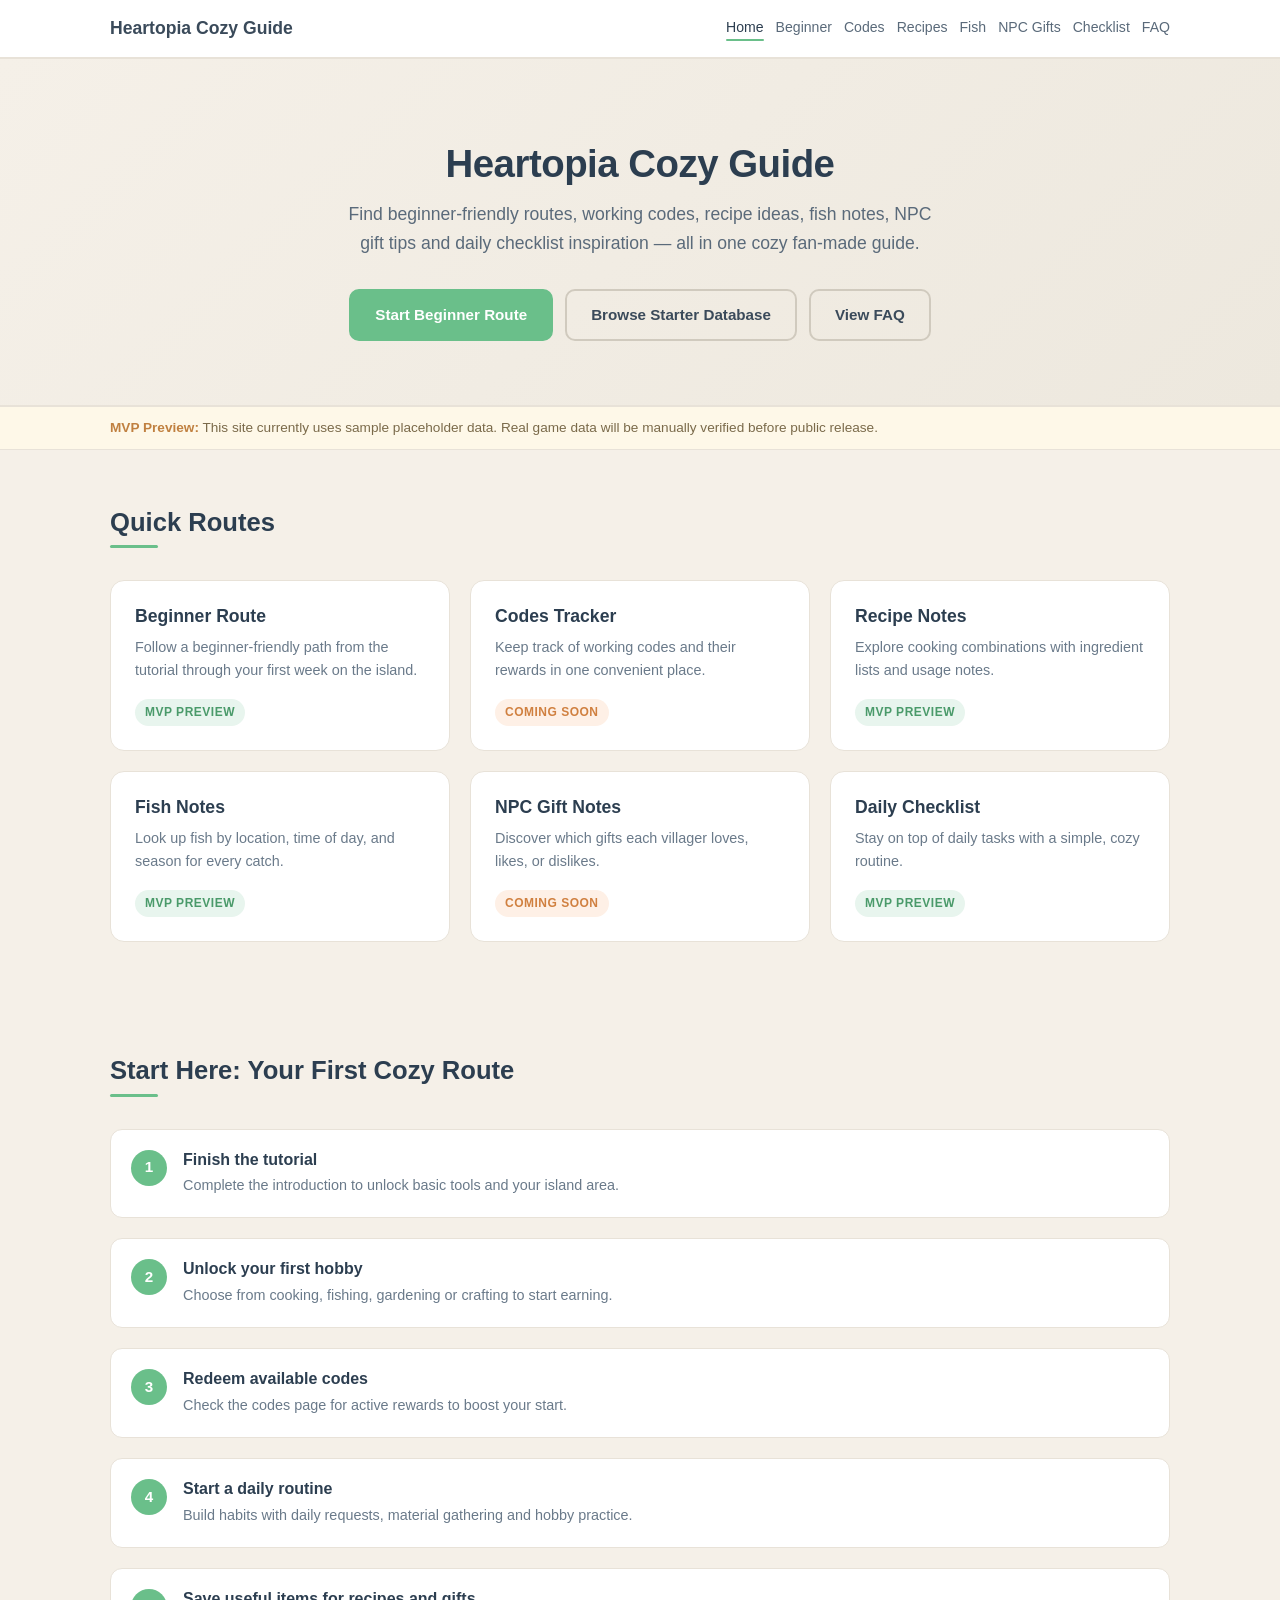
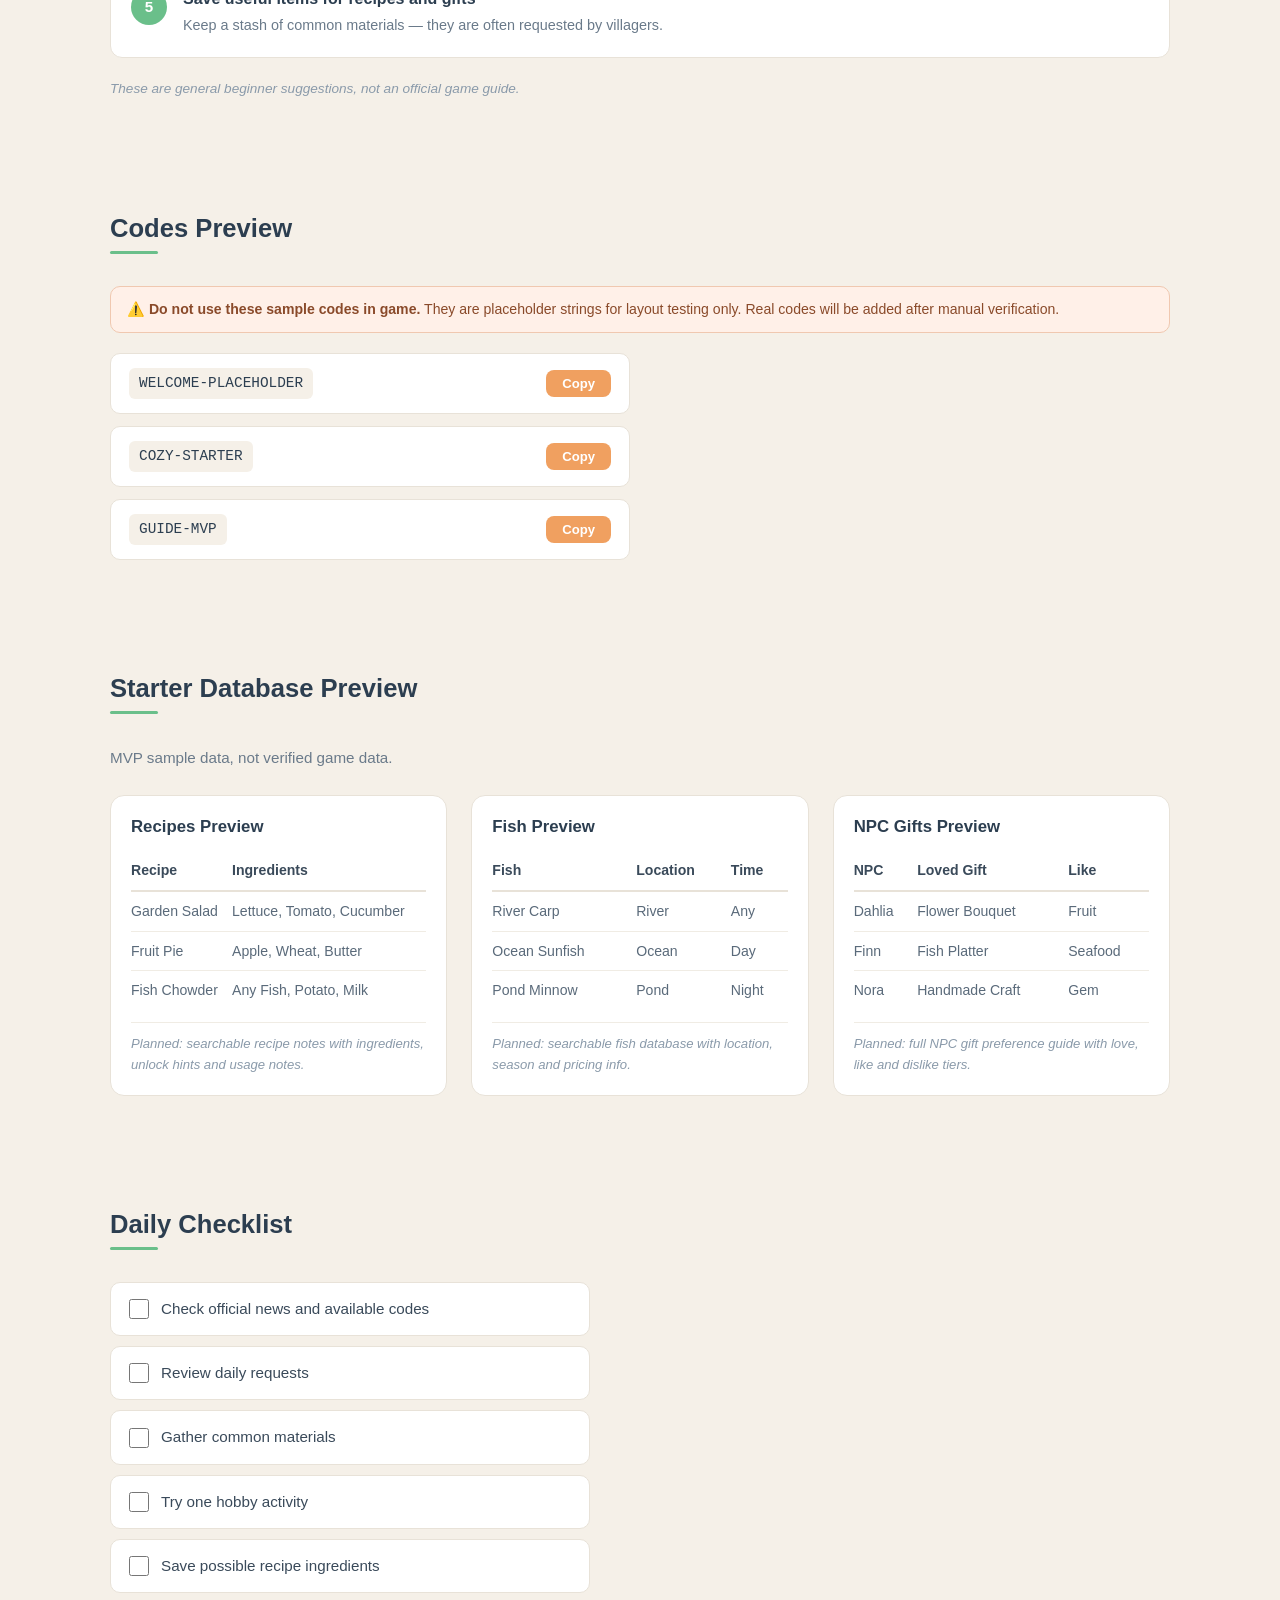
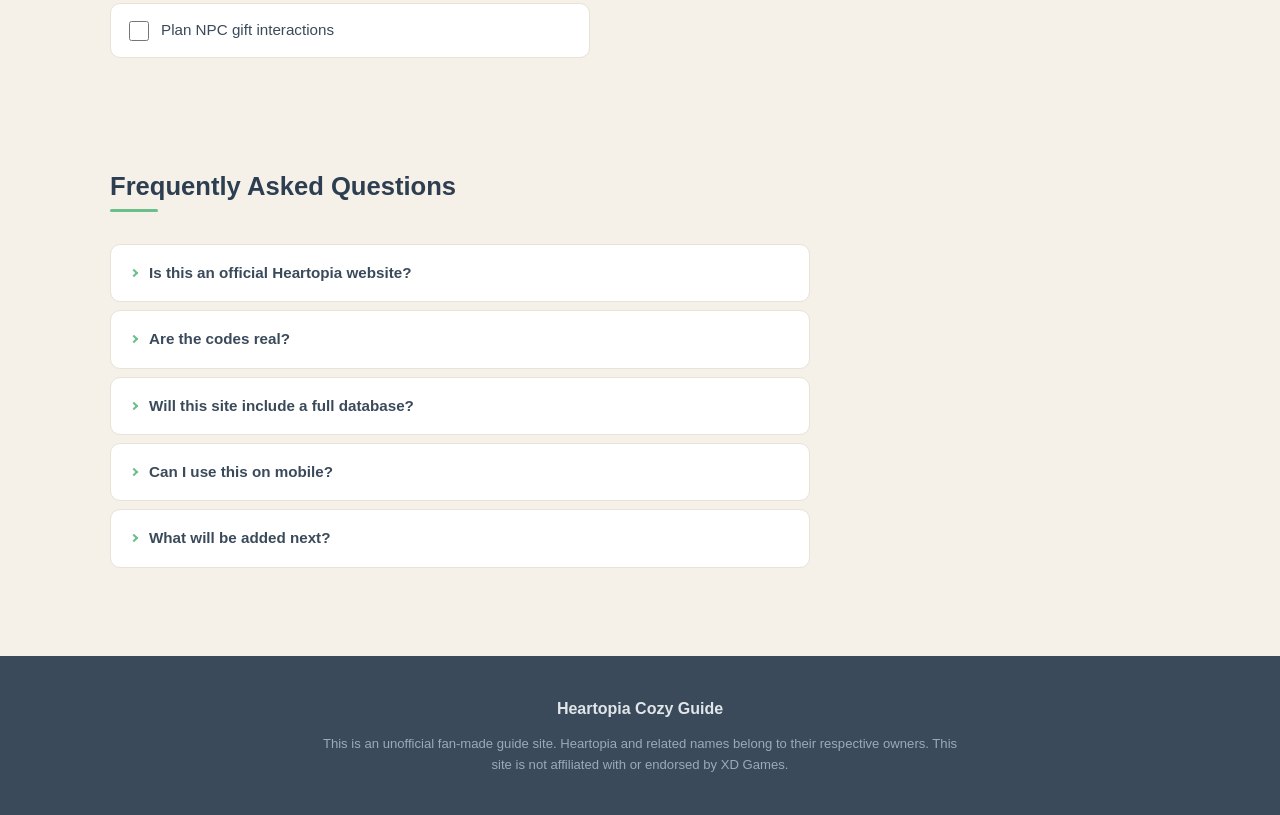
==== index.html @ 48060cfd "feat: add heartopia cozy guide static mvp" ====
<!DOCTYPE html>
<html lang="en">
<head>
  <meta charset="UTF-8">
  <meta name="viewport" content="width=device-width, initial-scale=1.0">
  <title>Heartopia Cozy Guide &mdash; Unofficial Fan Guide</title>
  <link rel="stylesheet" href="styles.css">
</head>
<body>

  <!-- ===== HEADER ===== -->
  <header class="site-header">
    <div class="container header-inner">
      <a href="index.html" class="logo">Heartopia Cozy Guide</a>
      <nav class="main-nav">
        <a href="index.html" class="nav-active">Home</a>
        <a href="beginner-guide.html">Beginner</a>
        <a href="codes.html">Codes</a>
        <a href="recipes.html">Recipes</a>
        <a href="fish.html">Fish</a>
        <a href="npc-gifts.html">NPC Gifts</a>
        <a href="checklist.html">Checklist</a>
        <a href="#">FAQ</a>
      </nav>
    </div>
  </header>

  <!-- ===== HERO ===== -->
  <section class="hero">
    <div class="container hero-content">
      <h1>Heartopia Cozy Guide</h1>
      <p class="hero-subtitle">Find beginner-friendly routes, working codes, recipe ideas, fish notes, NPC gift tips and daily checklist inspiration — all in one cozy fan-made guide.</p>
      <div class="hero-actions">
        <a href="#" class="btn btn-primary">Start Beginner Route</a>
        <a href="#" class="btn btn-secondary">Browse Starter Database</a>
        <a href="#" class="btn btn-secondary">View FAQ</a>
      </div>
    </div>
  </section>

  <!-- ===== MVP STATUS BANNER ===== -->
  <div class="mvp-banner">
    <div class="container">
      <p><strong>MVP Preview:</strong> This site currently uses sample placeholder data. Real game data will be manually verified before public release.</p>
    </div>
  </div>

  <!-- ===== QUICK ROUTE CARDS ===== -->
  <section class="section quick-cards">
    <div class="container">
      <h2 class="section-title">Quick Routes</h2>
      <div class="cards-grid">
        <div class="card">
          <h3>Beginner Route</h3>
          <p>Follow a beginner-friendly path from the tutorial through your first week on the island.</p>
          <span class="tag tag-preview">MVP Preview</span>
        </div>
        <div class="card">
          <h3>Codes Tracker</h3>
          <p>Keep track of working codes and their rewards in one convenient place.</p>
          <span class="tag tag-coming">Coming Soon</span>
        </div>
        <div class="card">
          <h3>Recipe Notes</h3>
          <p>Explore cooking combinations with ingredient lists and usage notes.</p>
          <span class="tag tag-preview">MVP Preview</span>
        </div>
        <div class="card">
          <h3>Fish Notes</h3>
          <p>Look up fish by location, time of day, and season for every catch.</p>
          <span class="tag tag-preview">MVP Preview</span>
        </div>
        <div class="card">
          <h3>NPC Gift Notes</h3>
          <p>Discover which gifts each villager loves, likes, or dislikes.</p>
          <span class="tag tag-coming">Coming Soon</span>
        </div>
        <div class="card">
          <h3>Daily Checklist</h3>
          <p>Stay on top of daily tasks with a simple, cozy routine.</p>
          <span class="tag tag-preview">MVP Preview</span>
        </div>
      </div>
    </div>
  </section>

  <!-- ===== BEGINNER ROUTE ===== -->
  <section class="section beginner-route">
    <div class="container">
      <h2 class="section-title">Start Here: Your First Cozy Route</h2>
      <div class="steps-list">
        <div class="step">
          <span class="step-num">1</span>
          <div class="step-body">
            <h3>Finish the tutorial</h3>
            <p>Complete the introduction to unlock basic tools and your island area.</p>
          </div>
        </div>
        <div class="step">
          <span class="step-num">2</span>
          <div class="step-body">
            <h3>Unlock your first hobby</h3>
            <p>Choose from cooking, fishing, gardening or crafting to start earning.</p>
          </div>
        </div>
        <div class="step">
          <span class="step-num">3</span>
          <div class="step-body">
            <h3>Redeem available codes</h3>
            <p>Check the codes page for active rewards to boost your start.</p>
          </div>
        </div>
        <div class="step">
          <span class="step-num">4</span>
          <div class="step-body">
            <h3>Start a daily routine</h3>
            <p>Build habits with daily requests, material gathering and hobby practice.</p>
          </div>
        </div>
        <div class="step">
          <span class="step-num">5</span>
          <div class="step-body">
            <h3>Save useful items for recipes and gifts</h3>
            <p>Keep a stash of common materials &mdash; they are often requested by villagers.</p>
          </div>
        </div>
      </div>
      <p class="footnote">These are general beginner suggestions, not an official game guide.</p>
    </div>
  </section>

  <!-- ===== CODES PREVIEW ===== -->
  <section class="section codes-preview">
    <div class="container">
      <h2 class="section-title">Codes Preview</h2>
      <div class="codes-warning">
        <strong>&#9888;&#65039; Do not use these sample codes in game.</strong> They are placeholder strings for layout testing only. Real codes will be added after manual verification.
      </div>
      <div class="codes-list">
        <div class="code-item">
          <code>WELCOME-PLACEHOLDER</code>
          <button class="btn-copy" data-code="WELCOME-PLACEHOLDER">Copy</button>
        </div>
        <div class="code-item">
          <code>COZY-STARTER</code>
          <button class="btn-copy" data-code="COZY-STARTER">Copy</button>
        </div>
        <div class="code-item">
          <code>GUIDE-MVP</code>
          <button class="btn-copy" data-code="GUIDE-MVP">Copy</button>
        </div>
      </div>
    </div>
  </section>

  <!-- ===== STARTER DATABASE PREVIEW ===== -->
  <section class="section db-preview">
    <div class="container">
      <h2 class="section-title">Starter Database Preview</h2>
      <p class="section-subtitle">MVP sample data, not verified game data.</p>
      <div class="db-grid">

        <!-- Recipes -->
        <div class="db-block">
          <h3>Recipes Preview</h3>
          <table>
            <thead>
              <tr><th>Recipe</th><th>Ingredients</th></tr>
            </thead>
            <tbody>
              <tr><td>Garden Salad</td><td>Lettuce, Tomato, Cucumber</td></tr>
              <tr><td>Fruit Pie</td><td>Apple, Wheat, Butter</td></tr>
              <tr><td>Fish Chowder</td><td>Any Fish, Potato, Milk</td></tr>
            </tbody>
          </table>
          <p class="db-note">Planned: searchable recipe notes with ingredients, unlock hints and usage notes.</p>
        </div>

        <!-- Fish -->
        <div class="db-block">
          <h3>Fish Preview</h3>
          <table>
            <thead>
              <tr><th>Fish</th><th>Location</th><th>Time</th></tr>
            </thead>
            <tbody>
              <tr><td>River Carp</td><td>River</td><td>Any</td></tr>
              <tr><td>Ocean Sunfish</td><td>Ocean</td><td>Day</td></tr>
              <tr><td>Pond Minnow</td><td>Pond</td><td>Night</td></tr>
            </tbody>
          </table>
          <p class="db-note">Planned: searchable fish database with location, season and pricing info.</p>
        </div>

        <!-- NPC Gifts -->
        <div class="db-block">
          <h3>NPC Gifts Preview</h3>
          <table>
            <thead>
              <tr><th>NPC</th><th>Loved Gift</th><th>Like</th></tr>
            </thead>
            <tbody>
              <tr><td>Dahlia</td><td>Flower Bouquet</td><td>Fruit</td></tr>
              <tr><td>Finn</td><td>Fish Platter</td><td>Seafood</td></tr>
              <tr><td>Nora</td><td>Handmade Craft</td><td>Gem</td></tr>
            </tbody>
          </table>
          <p class="db-note">Planned: full NPC gift preference guide with love, like and dislike tiers.</p>
        </div>

      </div>
    </div>
  </section>

  <!-- ===== DAILY CHECKLIST ===== -->
  <section class="section checklist">
    <div class="container">
      <h2 class="section-title">Daily Checklist</h2>
      <div class="checklist-items" id="daily-checklist">
        <label class="check-item">
          <input type="checkbox"> <span>Check official news and available codes</span>
        </label>
        <label class="check-item">
          <input type="checkbox"> <span>Review daily requests</span>
        </label>
        <label class="check-item">
          <input type="checkbox"> <span>Gather common materials</span>
        </label>
        <label class="check-item">
          <input type="checkbox"> <span>Try one hobby activity</span>
        </label>
        <label class="check-item">
          <input type="checkbox"> <span>Save possible recipe ingredients</span>
        </label>
        <label class="check-item">
          <input type="checkbox"> <span>Plan NPC gift interactions</span>
        </label>
      </div>
    </div>
  </section>

  <!-- ===== FAQ ===== -->
  <section class="section faq">
    <div class="container">
      <h2 class="section-title">Frequently Asked Questions</h2>
      <div class="faq-list">
        <details class="faq-item">
          <summary>Is this an official Heartopia website?</summary>
          <p>No. This is an unofficial fan-made guide site. We are not affiliated with XD Games or the Heartopia team.</p>
        </details>
        <details class="faq-item">
          <summary>Are the codes real?</summary>
          <p>Not yet. The codes shown on this MVP page are sample placeholders for layout testing only. Real working codes will be added to the Codes section once they have been manually verified. Do not attempt to use the placeholder strings in the game.</p>
        </details>
        <details class="faq-item">
          <summary>Will this site include a full database?</summary>
          <p>That is the goal. We plan to expand each database section with community-sourced, manually verified data for recipes, fish, NPC gifts and more. The current tables contain sample data to demonstrate the layout and are not accurate game information.</p>
        </details>
        <details class="faq-item">
          <summary>Can I use this on mobile?</summary>
          <p>Absolutely. The layout is designed to work on both desktop and mobile devices.</p>
        </details>
        <details class="faq-item">
          <summary>What will be added next?</summary>
          <p>Upcoming additions include expanded database tables, search and filter features, a full NPC gift tracker, and printable checklists.</p>
        </details>
      </div>
    </div>
  </section>

  <!-- ===== FOOTER ===== -->
  <footer class="site-footer">
    <div class="container footer-inner">
      <p class="footer-brand">Heartopia Cozy Guide</p>
      <p class="footer-disclaimer">This is an unofficial fan-made guide site. Heartopia and related names belong to their respective owners. This site is not affiliated with or endorsed by XD Games.</p>
    </div>
  </footer>

  <script src="script.js"></script>
</body>
</html>
---- styles.css ----
/* ============================================================
   Heartopia Cozy Guide — Styles
   Cozy notebook / warm island journal theme
   ============================================================ */

/* ---------- Reset & Base ---------- */
*, *::before, *::after {
  box-sizing: border-box;
  margin: 0;
  padding: 0;
}

html {
  scroll-behavior: smooth;
}

body {
  font-family: -apple-system, BlinkMacSystemFont, "Segoe UI", Roboto, "Helvetica Neue", Arial, sans-serif;
  background-color: #F5F0E8;
  color: #3A4A5A;
  line-height: 1.6;
}

.container {
  max-width: 1100px;
  margin: 0 auto;
  padding: 0 20px;
}

/* ---------- Typography ---------- */
h1, h2, h3 {
  font-weight: 600;
  line-height: 1.3;
}

a {
  color: #6ABF8A;
  text-decoration: none;
  transition: color 0.2s;
}

a:hover {
  color: #5AAB7A;
}

.section {
  padding: 56px 0;
}

.section-title {
  font-size: 1.6rem;
  margin-bottom: 24px;
  color: #2C3E50;
  position: relative;
  padding-bottom: 8px;
}

.section-title::after {
  content: '';
  display: block;
  width: 48px;
  height: 3px;
  background: #6ABF8A;
  border-radius: 2px;
  margin-top: 6px;
}

.section-subtitle {
  font-size: 0.95rem;
  color: #6A7A8A;
  margin-bottom: 24px;
}

.footnote {
  font-size: 0.85rem;
  color: #8A9AAA;
  margin-top: 20px;
  font-style: italic;
}

/* ---------- Header ---------- */
.site-header {
  background: #FFFFFF;
  border-bottom: 2px solid #E8E2D8;
  padding: 12px 0;
  position: sticky;
  top: 0;
  z-index: 100;
}

.header-inner {
  display: flex;
  align-items: center;
  justify-content: space-between;
  flex-wrap: wrap;
  gap: 10px;
}

.logo {
  font-size: 1.1rem;
  font-weight: 700;
  color: #3A4A5A;
  white-space: nowrap;
}

.logo:hover {
  color: #6ABF8A;
}

.main-nav {
  display: flex;
  flex-wrap: wrap;
  gap: 6px 12px;
}

.main-nav a {
  font-size: 0.88rem;
  font-weight: 500;
  color: #5A6A7A;
  padding: 4px 0;
  position: relative;
}

.main-nav a::after {
  content: '';
  display: block;
  width: 0;
  height: 2px;
  background: #F0A060;
  transition: width 0.25s;
  border-radius: 1px;
}

.main-nav a:hover::after {
  width: 100%;
}

.main-nav a.nav-active {
  color: #2C3E50;
}

.main-nav a.nav-active::after {
  width: 100%;
  background: #6ABF8A;
}

/* ---------- Hero ---------- */
.hero {
  background: linear-gradient(135deg, #F5F0E8 0%, #EDE8DE 100%);
  padding: 80px 0 64px;
  text-align: center;
  border-bottom: 2px solid #E8E2D8;
}

.hero h1 {
  font-size: 2.4rem;
  color: #2C3E50;
  margin-bottom: 12px;
  letter-spacing: -0.5px;
}

.hero-subtitle {
  font-size: 1.1rem;
  color: #5A6A7A;
  max-width: 600px;
  margin: 0 auto 32px;
}

.hero-actions {
  display: flex;
  flex-wrap: wrap;
  gap: 12px;
  justify-content: center;
}

/* ---------- Buttons ---------- */
.btn {
  display: inline-block;
  padding: 12px 24px;
  border-radius: 10px;
  font-size: 0.95rem;
  font-weight: 600;
  cursor: pointer;
  transition: all 0.25s;
  border: 2px solid transparent;
}

.btn-primary {
  background: #6ABF8A;
  color: #FFFFFF;
  border-color: #6ABF8A;
}

.btn-primary:hover {
  background: #5AAB7A;
  border-color: #5AAB7A;
  color: #FFFFFF;
  transform: translateY(-1px);
  box-shadow: 0 4px 12px rgba(106, 191, 138, 0.3);
}

.btn-secondary {
  background: transparent;
  color: #3A4A5A;
  border-color: #D0CABE;
}

.btn-secondary:hover {
  background: #FFFFFF;
  border-color: #F0A060;
  color: #2C3E50;
  transform: translateY(-1px);
}

/* ---------- MVP Banner ---------- */
.mvp-banner {
  background: #FEF8E8;
  border-bottom: 1px solid #E8E2D8;
  padding: 10px 0;
  font-size: 0.85rem;
  color: #7A6A4A;
}

.mvp-banner strong {
  color: #C08040;
}

/* ---------- Quick Cards ---------- */
.cards-grid {
  display: grid;
  grid-template-columns: repeat(auto-fill, minmax(280px, 1fr));
  gap: 20px;
}

.card {
  background: #FFFFFF;
  border: 1px solid #E8E2D8;
  border-radius: 14px;
  padding: 24px;
  transition: transform 0.2s, box-shadow 0.2s;
}

.card:hover {
  transform: translateY(-3px);
  box-shadow: 0 8px 24px rgba(0, 0, 0, 0.06);
}

.card h3 {
  font-size: 1.1rem;
  color: #2C3E50;
  margin-bottom: 8px;
}

.card p {
  font-size: 0.9rem;
  color: #6A7A8A;
  margin-bottom: 16px;
}

.tag {
  display: inline-block;
  font-size: 0.75rem;
  font-weight: 600;
  padding: 4px 10px;
  border-radius: 20px;
  text-transform: uppercase;
  letter-spacing: 0.5px;
}

.tag-preview {
  background: #E8F5EE;
  color: #4A9A6A;
}

.tag-coming {
  background: #FEF0E6;
  color: #D08040;
}

/* ---------- Beginner Route Steps ---------- */
.steps-list {
  display: flex;
  flex-direction: column;
  gap: 20px;
}

.step {
  display: flex;
  gap: 16px;
  align-items: flex-start;
  background: #FFFFFF;
  border: 1px solid #E8E2D8;
  border-radius: 12px;
  padding: 20px;
}

.step-num {
  flex-shrink: 0;
  width: 36px;
  height: 36px;
  border-radius: 50%;
  background: #6ABF8A;
  color: #FFFFFF;
  display: flex;
  align-items: center;
  justify-content: center;
  font-weight: 700;
  font-size: 0.95rem;
}

.step-body h3 {
  font-size: 1rem;
  color: #2C3E50;
  margin-bottom: 4px;
}

.step-body p {
  font-size: 0.9rem;
  color: #6A7A8A;
}

/* ---------- Codes Preview ---------- */
.codes-warning {
  background: #FFF0E8;
  border: 1px solid #F0C8B0;
  border-radius: 10px;
  padding: 12px 16px;
  margin-bottom: 20px;
  font-size: 0.88rem;
  color: #8A4A2A;
  line-height: 1.5;
}

.codes-list {
  display: flex;
  flex-direction: column;
  gap: 12px;
  max-width: 520px;
}

.code-item {
  display: flex;
  align-items: center;
  justify-content: space-between;
  background: #FFFFFF;
  border: 1px solid #E8E2D8;
  border-radius: 10px;
  padding: 14px 18px;
}

.code-item code {
  font-family: "SF Mono", "Fira Code", "Consolas", monospace;
  font-size: 0.9rem;
  color: #2C3E50;
  background: #F5F0E8;
  padding: 4px 10px;
  border-radius: 6px;
  word-break: break-all;
}

.btn-copy {
  flex-shrink: 0;
  padding: 6px 16px;
  font-size: 0.82rem;
  font-weight: 600;
  background: #F0A060;
  color: #FFFFFF;
  border: none;
  border-radius: 8px;
  cursor: pointer;
  transition: background 0.2s;
}

.btn-copy:hover {
  background: #E08A40;
}

.btn-copy:active {
  transform: scale(0.96);
}

.btn-copy.copied {
  background: #6ABF8A;
}

/* ---------- Database Preview ---------- */
.db-grid {
  display: grid;
  grid-template-columns: repeat(auto-fill, minmax(280px, 1fr));
  gap: 24px;
}

.db-block {
  background: #FFFFFF;
  border: 1px solid #E8E2D8;
  border-radius: 14px;
  padding: 20px;
}

.db-block h3 {
  font-size: 1.05rem;
  color: #2C3E50;
  margin-bottom: 14px;
}

.db-block table {
  width: 100%;
  border-collapse: collapse;
  font-size: 0.88rem;
}

.db-block th {
  text-align: left;
  font-weight: 600;
  color: #3A4A5A;
  padding: 8px 6px 8px 0;
  border-bottom: 2px solid #E8E2D8;
}

.db-block td {
  padding: 8px 6px 8px 0;
  border-bottom: 1px solid #F0ECE4;
  color: #5A6A7A;
}

.db-block tr:last-child td {
  border-bottom: none;
}

.db-note {
  font-size: 0.82rem;
  color: #8A9AAA;
  margin-top: 12px;
  padding-top: 10px;
  border-top: 1px solid #F0ECE4;
  font-style: italic;
}

/* ---------- Checklist ---------- */
.checklist-items {
  display: flex;
  flex-direction: column;
  gap: 10px;
  max-width: 480px;
}

.check-item {
  display: flex;
  align-items: center;
  gap: 12px;
  background: #FFFFFF;
  border: 1px solid #E8E2D8;
  border-radius: 10px;
  padding: 14px 18px;
  font-size: 0.95rem;
  color: #3A4A5A;
  cursor: pointer;
  transition: background 0.2s;
}

.check-item:hover {
  background: #FAF8F4;
}

.check-item input[type="checkbox"] {
  width: 20px;
  height: 20px;
  accent-color: #6ABF8A;
  cursor: pointer;
  border-radius: 4px;
  flex-shrink: 0;
}

.check-item input[type="checkbox"]:checked + span {
  color: #8A9AAA;
  text-decoration: line-through;
}

/* ---------- Beginner Guide: Mistakes ---------- */
.mistakes-list {
  display: flex;
  flex-direction: column;
  gap: 16px;
}

.mistake-item {
  background: #FFFFFF;
  border: 1px solid #E8E2D8;
  border-radius: 12px;
  padding: 20px;
  border-left: 4px solid #F0A060;
}

.mistake-item h3 {
  font-size: 1rem;
  color: #2C3E50;
  margin-bottom: 6px;
}

.mistake-consequence {
  font-size: 0.9rem;
  color: #6A7A8A;
  line-height: 1.6;
}

/* ---------- Beginner Guide: Priority Cards ---------- */
.card-priority {
  border-top: 4px solid #6ABF8A;
}

/* ---------- Beginner Guide: Future List ---------- */
.future-list {
  display: flex;
  flex-direction: column;
  gap: 12px;
}

.future-item {
  display: flex;
  gap: 14px;
  align-items: flex-start;
  background: #FFFFFF;
  border: 1px solid #E8E2D8;
  border-radius: 12px;
  padding: 18px 20px;
}

.future-icon {
  flex-shrink: 0;
  width: 24px;
  height: 24px;
  border-radius: 50%;
  background: #6ABF8A;
  margin-top: 2px;
  position: relative;
}

.future-icon::after {
  content: '';
  position: absolute;
  left: 8px;
  top: 5px;
  width: 6px;
  height: 10px;
  border: solid #FFFFFF;
  border-width: 0 2px 2px 0;
  transform: rotate(45deg);
}

.future-item h3 {
  font-size: 0.95rem;
  color: #2C3E50;
  margin-bottom: 4px;
}

.future-item p {
  font-size: 0.88rem;
  color: #6A7A8A;
}

/* ---------- FAQ ---------- */
.faq-list {
  display: flex;
  flex-direction: column;
  gap: 8px;
  max-width: 700px;
}

.faq-item {
  background: #FFFFFF;
  border: 1px solid #E8E2D8;
  border-radius: 10px;
  overflow: hidden;
}

.faq-item summary {
  padding: 16px 20px;
  font-weight: 600;
  font-size: 0.95rem;
  color: #3A4A5A;
  cursor: pointer;
  list-style: none;
  display: flex;
  align-items: center;
  transition: color 0.2s;
}

.faq-item summary::-webkit-details-marker {
  display: none;
}

.faq-item summary::before {
  content: '';
  display: inline-block;
  width: 6px;
  height: 6px;
  border-right: 2px solid #6ABF8A;
  border-bottom: 2px solid #6ABF8A;
  transform: rotate(-45deg);
  margin-right: 12px;
  transition: transform 0.25s;
  flex-shrink: 0;
}

.faq-item[open] summary::before {
  transform: rotate(45deg);
}

.faq-item summary:hover {
  color: #2C3E50;
}

.faq-item p {
  padding: 0 20px 16px 38px;
  font-size: 0.9rem;
  color: #6A7A8A;
  line-height: 1.6;
}

/* ---------- Recipes: Status Cards ---------- */
.status-card {
  border-top: 4px solid #F0A060;
}

/* ---------- Recipes: Search Box ---------- */
.search-box {
  margin-bottom: 20px;
}

.search-box input {
  width: 100%;
  max-width: 400px;
  padding: 10px 16px;
  font-size: 0.95rem;
  font-family: inherit;
  border: 2px solid #D0CABE;
  border-radius: 10px;
  background: #FFFFFF;
  color: #3A4A5A;
  outline: none;
  transition: border-color 0.2s;
}

.search-box input:focus {
  border-color: #6ABF8A;
}

.search-box input::placeholder {
  color: #AAB5C0;
}

/* ---------- Recipes: Table ---------- */
.table-wrap {
  overflow-x: auto;
}

.recipe-table,
.data-table {
  width: 100%;
  border-collapse: collapse;
  font-size: 0.88rem;
  background: #FFFFFF;
  border: 1px solid #E8E2D8;
  border-radius: 14px;
  overflow: hidden;
}

.recipe-table th,
.data-table th {
  text-align: left;
  font-weight: 600;
  color: #FFFFFF;
  background: #6ABF8A;
  padding: 12px 14px;
  white-space: nowrap;
}

.recipe-table td,
.data-table td {
  padding: 11px 14px;
  border-bottom: 1px solid #F0ECE4;
  color: #5A6A7A;
}

.recipe-table tbody tr:last-child td,
.data-table tbody tr:last-child td {
  border-bottom: none;
}

.recipe-table tbody tr:hover,
.data-table tbody tr:hover {
  background: #F8FCFA;
}

.status-placeholder {
  display: inline-block;
  font-size: 0.78rem;
  font-weight: 600;
  padding: 3px 10px;
  border-radius: 20px;
  background: #FEF0E6;
  color: #D08040;
  text-transform: uppercase;
  letter-spacing: 0.5px;
}

.search-no-result {
  font-size: 0.9rem;
  color: #8A9AAA;
  padding: 20px 0 0;
  font-style: italic;
}

/* ---------- Recipes: Data Policy ---------- */
.data-policy {
  display: grid;
  grid-template-columns: repeat(auto-fill, minmax(280px, 1fr));
  gap: 16px;
}

.policy-item {
  background: #FFFFFF;
  border: 1px solid #E8E2D8;
  border-radius: 12px;
  padding: 20px;
}

.policy-item h3 {
  font-size: 0.95rem;
  color: #2C3E50;
  margin-bottom: 8px;
}

.policy-item p {
  font-size: 0.88rem;
  color: #6A7A8A;
  line-height: 1.6;
}

/* ---------- Codes: Empty State ---------- */
.empty-state {
  background: #FFFFFF;
  border: 2px dashed #D0CABE;
  border-radius: 14px;
  padding: 48px 24px;
  text-align: center;
}

.empty-state-title {
  font-size: 1.2rem;
  font-weight: 700;
  color: #3A4A5A;
  margin-bottom: 12px;
}

.empty-state-desc {
  font-size: 0.9rem;
  color: #6A7A8A;
  line-height: 1.6;
  max-width: 520px;
  margin: 0 auto;
}

/* ---------- Codes: Code Status Cards ---------- */
.code-status-grid {
  grid-template-columns: repeat(auto-fill, minmax(220px, 1fr));
}

.code-status {
  border-top: 4px solid #F0A060;
  text-align: center;
}

.code-status h3 {
  color: #2C3E50;
  margin-bottom: 8px;
}

.code-status p {
  font-size: 0.88rem;
  margin-bottom: 0;
}

/* ---------- Codes: Table Empty Row ---------- */
.data-table td.empty-row {
  text-align: center;
  font-style: italic;
  color: #8A9AAA;
  padding: 24px 14px;
}

/* ---------- Checklist: Groups ---------- */
.checklist-groups {
  display: grid;
  grid-template-columns: repeat(auto-fill, minmax(300px, 1fr));
  gap: 20px;
}

.checklist-card {
  background: #FFFFFF;
  border: 1px solid #E8E2D8;
  border-radius: 14px;
  padding: 20px;
}

.checklist-group-title {
  font-size: 1rem;
  color: #2C3E50;
  margin-bottom: 14px;
  padding-bottom: 8px;
  border-bottom: 2px solid #6ABF8A;
}

.checklist-group {
  display: flex;
  flex-direction: column;
  gap: 8px;
}

.checklist-item {
  font-size: 0.88rem;
  padding: 10px 14px;
  cursor: pointer;
}

/* ---------- Checklist: Progress Placeholder ---------- */
.progress-placeholder {
  background: #FFFFFF;
  border: 2px dashed #D0CABE;
  border-radius: 14px;
  padding: 36px 24px;
  text-align: center;
}

.progress-placeholder-title {
  font-size: 1rem;
  font-weight: 700;
  color: #3A4A5A;
  margin-bottom: 10px;
}

.progress-placeholder-desc {
  font-size: 0.9rem;
  color: #6A7A8A;
  line-height: 1.6;
  max-width: 480px;
  margin: 0 auto;
}

/* ---------- Footer ---------- */
.site-footer {
  background: #3A4A5A;
  color: #C0C8D0;
  padding: 40px 0;
  margin-top: 32px;
}

.footer-inner {
  text-align: center;
}

.footer-brand {
  font-size: 1rem;
  font-weight: 700;
  color: #E0E6EA;
  margin-bottom: 12px;
}

.footer-disclaimer {
  font-size: 0.82rem;
  line-height: 1.6;
  max-width: 650px;
  margin: 0 auto;
  color: #9AAABA;
}

/* ---------- Responsive ---------- */
@media (max-width: 640px) {
  .hero {
    padding: 48px 0 40px;
  }

  .hero h1 {
    font-size: 1.6rem;
  }

  .hero-subtitle {
    font-size: 0.95rem;
  }

  .hero-actions {
    flex-direction: column;
    align-items: center;
  }

  .btn {
    width: 100%;
    max-width: 320px;
    text-align: center;
  }

  .section {
    padding: 36px 0;
  }

  .section-title {
    font-size: 1.3rem;
  }

  .cards-grid {
    grid-template-columns: 1fr;
  }

  .db-grid {
    grid-template-columns: 1fr;
  }

  .header-inner {
    flex-direction: column;
    align-items: flex-start;
  }
}

@media (min-width: 641px) and (max-width: 900px) {
  .cards-grid {
    grid-template-columns: repeat(2, 1fr);
  }

  .db-grid {
    grid-template-columns: repeat(2, 1fr);
  }
}
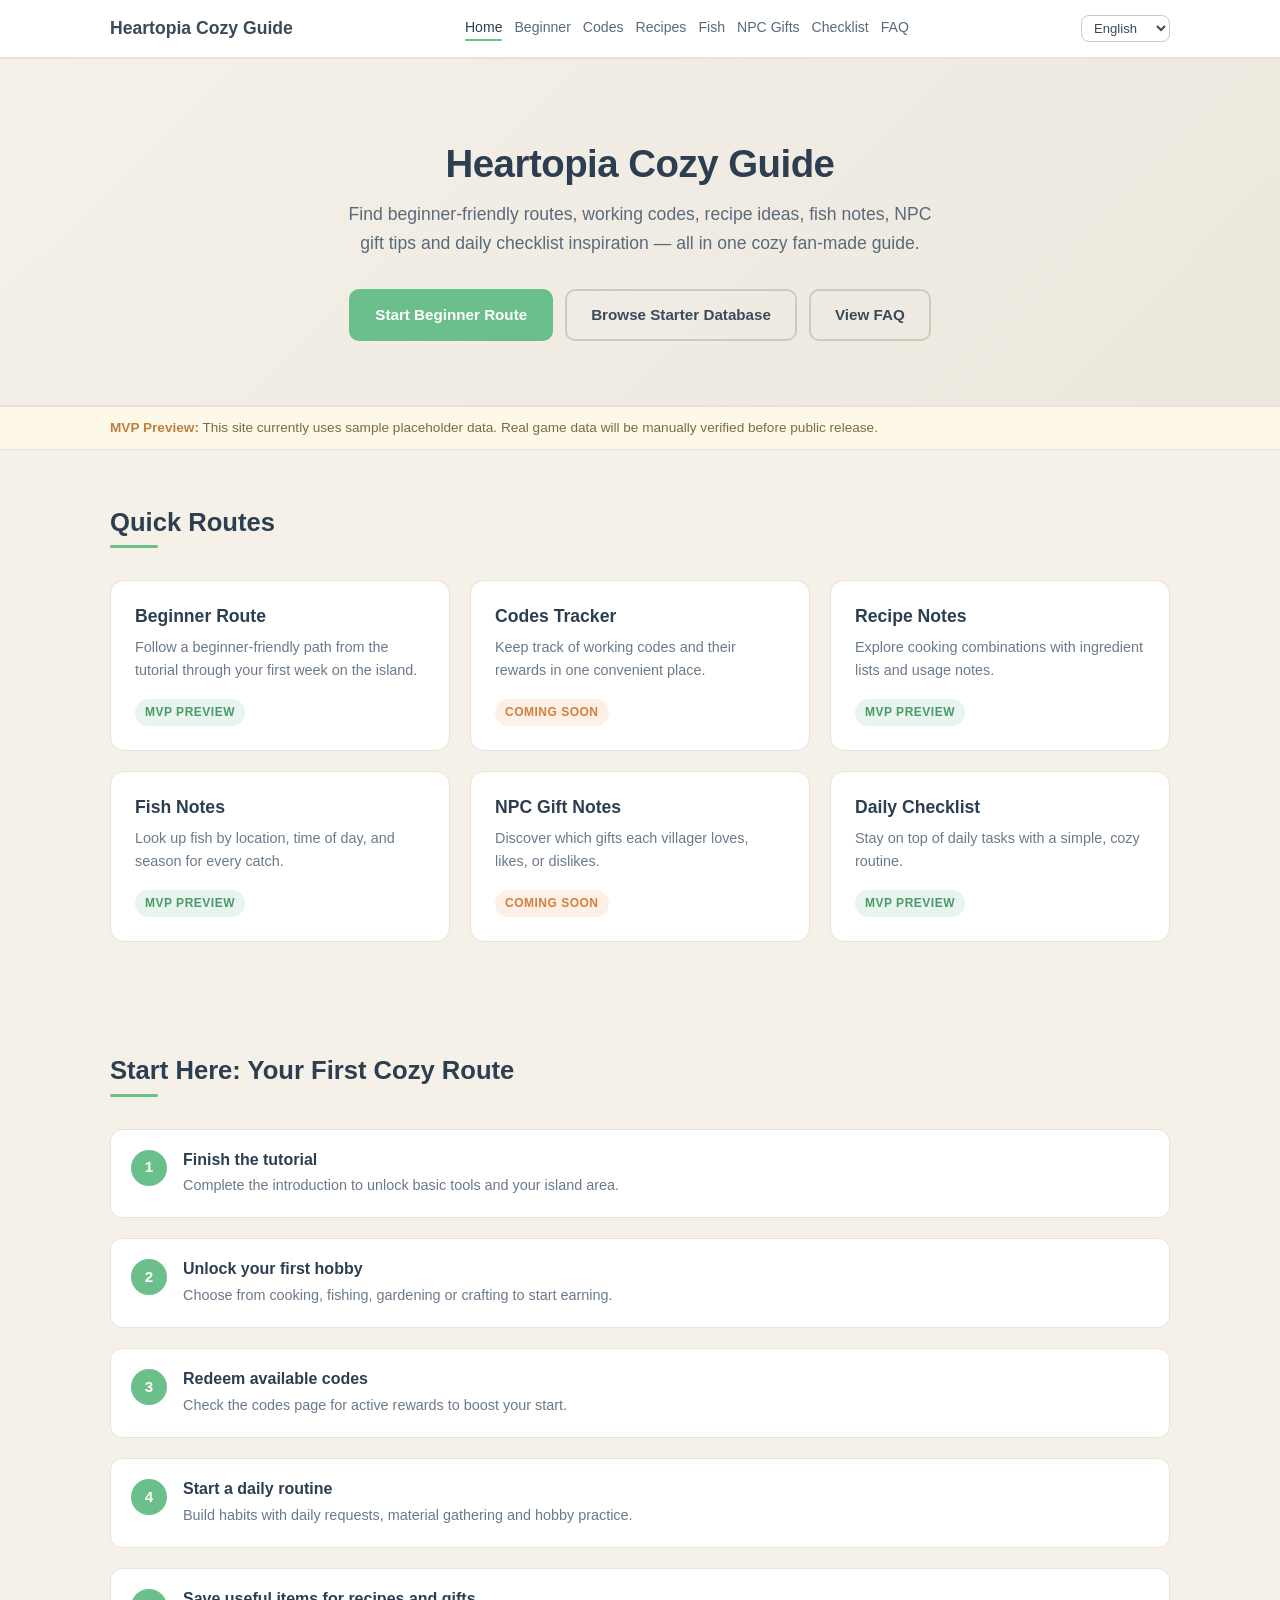
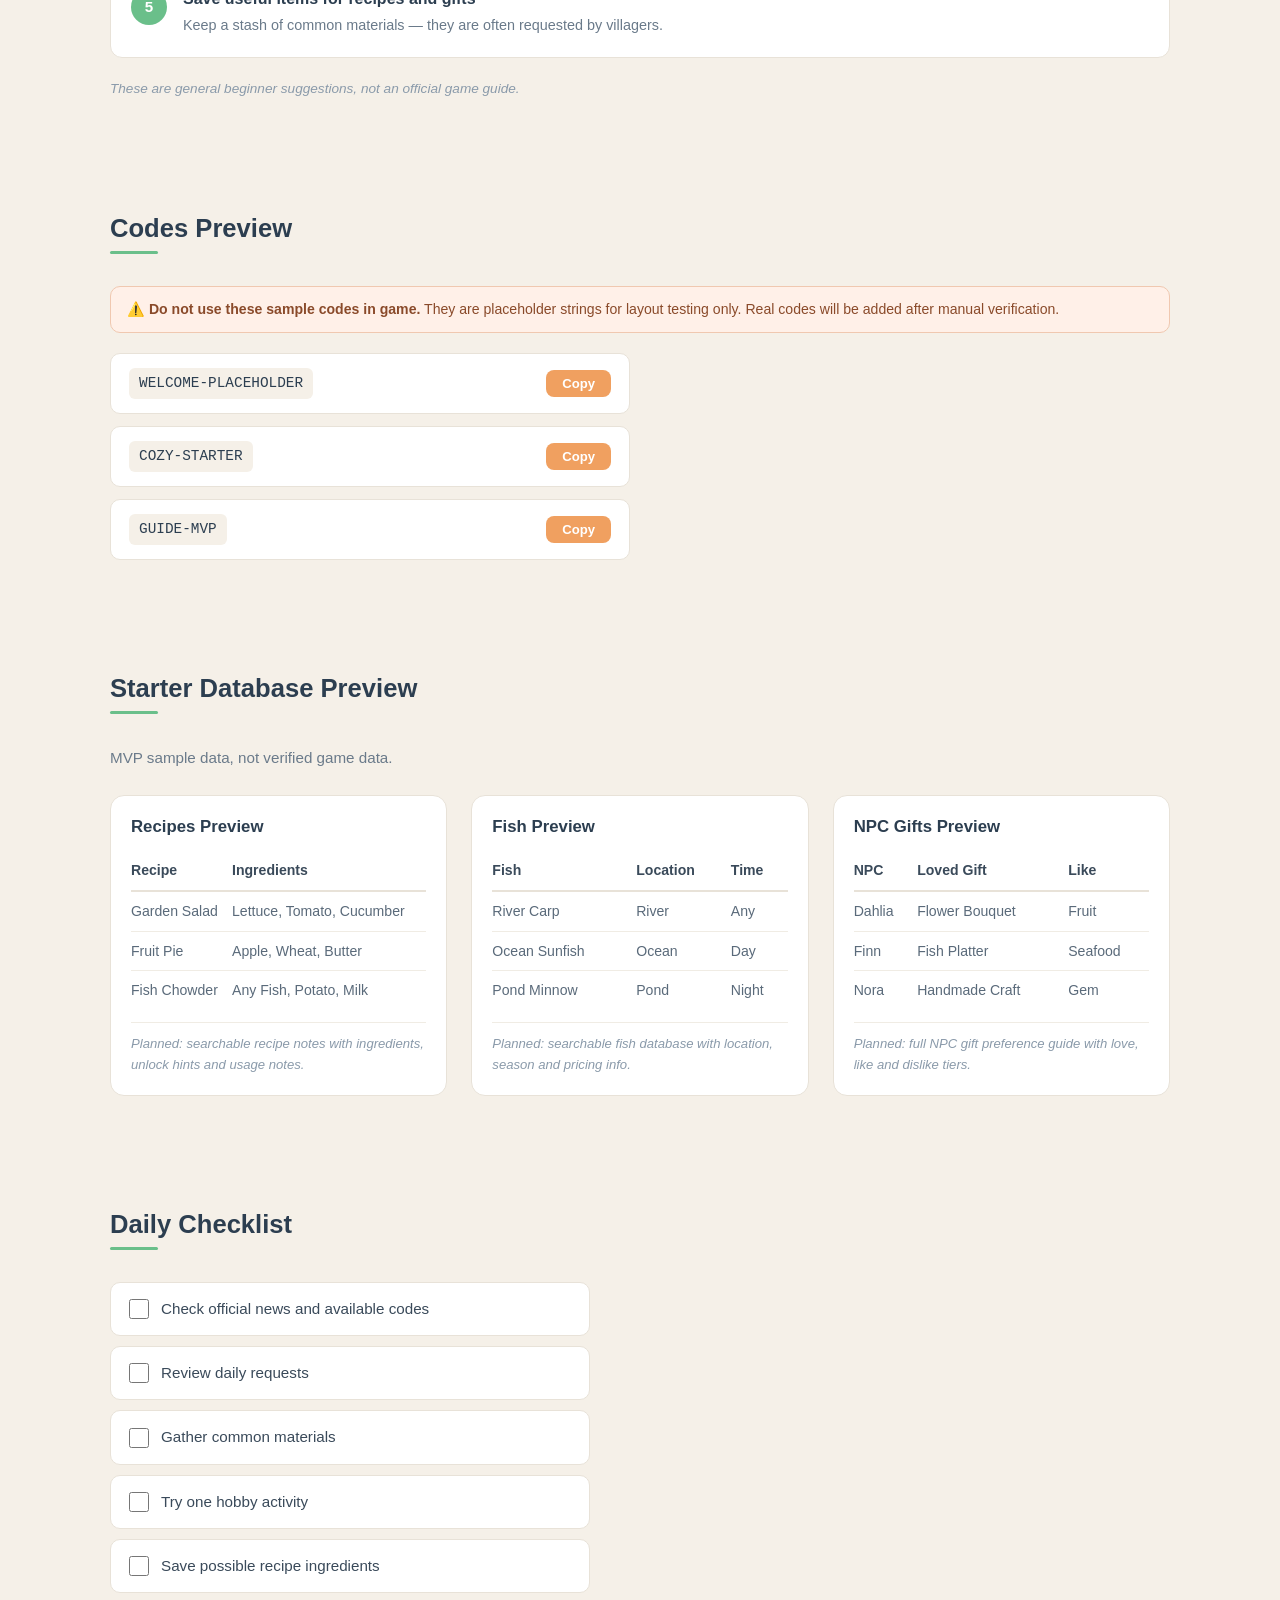
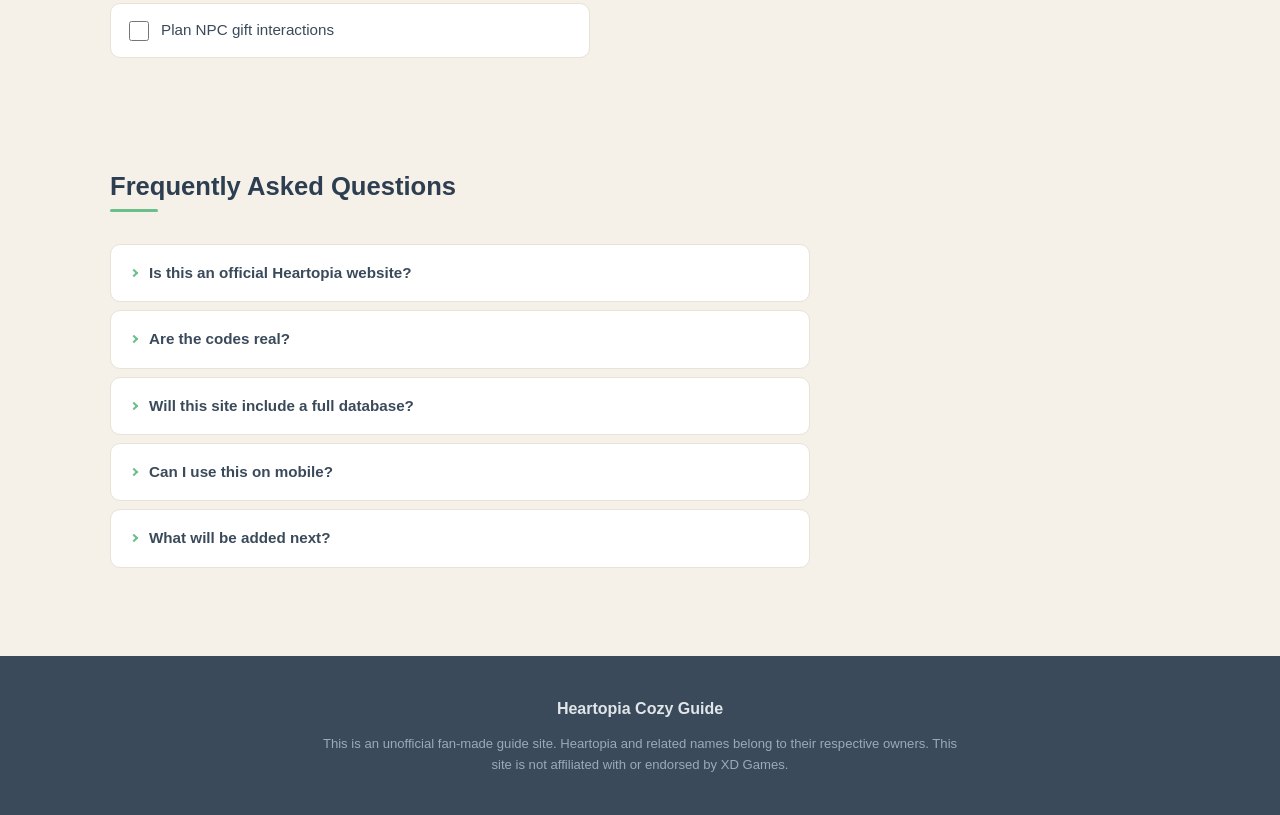
==== commit d54f2a48: "feat: add language selector and fix faq navigation" ====
--- a/index.html
+++ b/index.html
@@ -20,8 +20,18 @@
         <a href="fish.html">Fish</a>
         <a href="npc-gifts.html">NPC Gifts</a>
         <a href="checklist.html">Checklist</a>
-        <a href="#">FAQ</a>
+        <a href="index.html#faq">FAQ</a>
       </nav>
+      <div class="language-wrapper">
+        <select class="language-select" aria-label="Select language">
+          <option value="en">English</option>
+          <option value="zh">中文</option>
+          <option value="ru">Русский</option>
+          <option value="fr">Français</option>
+          <option value="ja">日本語</option>
+          <option value="ko">한국어</option>
+        </select>
+      </div>
     </div>
   </header>
 
@@ -33,7 +43,7 @@
       <div class="hero-actions">
         <a href="#" class="btn btn-primary">Start Beginner Route</a>
         <a href="#" class="btn btn-secondary">Browse Starter Database</a>
-        <a href="#" class="btn btn-secondary">View FAQ</a>
+        <a href="index.html#faq" class="btn btn-secondary">View FAQ</a>
       </div>
     </div>
   </section>
@@ -240,7 +250,7 @@
   </section>
 
   <!-- ===== FAQ ===== -->
-  <section class="section faq">
+  <section class="section faq" id="faq">
     <div class="container">
       <h2 class="section-title">Frequently Asked Questions</h2>
       <div class="faq-list">
--- a/styles.css
+++ b/styles.css
@@ -847,6 +847,51 @@
   margin: 0 auto;
 }
 
+/* ---------- Language Selector ---------- */
+.language-wrapper {
+  flex-shrink: 0;
+}
+
+.language-select {
+  font-family: inherit;
+  font-size: 0.82rem;
+  padding: 4px 8px;
+  border: 1px solid #D0CABE;
+  border-radius: 8px;
+  background: #FFFFFF;
+  color: #3A4A5A;
+  cursor: pointer;
+  outline: none;
+  transition: border-color 0.2s;
+}
+
+.language-select:focus {
+  border-color: #6ABF8A;
+}
+
+.language-toast {
+  position: fixed;
+  bottom: 24px;
+  left: 50%;
+  transform: translateX(-50%) translateY(20px);
+  background: #3A4A5A;
+  color: #FFFFFF;
+  padding: 12px 24px;
+  border-radius: 10px;
+  font-size: 0.88rem;
+  max-width: 90vw;
+  text-align: center;
+  opacity: 0;
+  transition: opacity 0.3s, transform 0.3s;
+  z-index: 200;
+  pointer-events: none;
+}
+
+.language-toast.language-toast-show {
+  opacity: 1;
+  transform: translateX(-50%) translateY(0);
+}
+
 /* ---------- Footer ---------- */
 .site-footer {
   background: #3A4A5A;
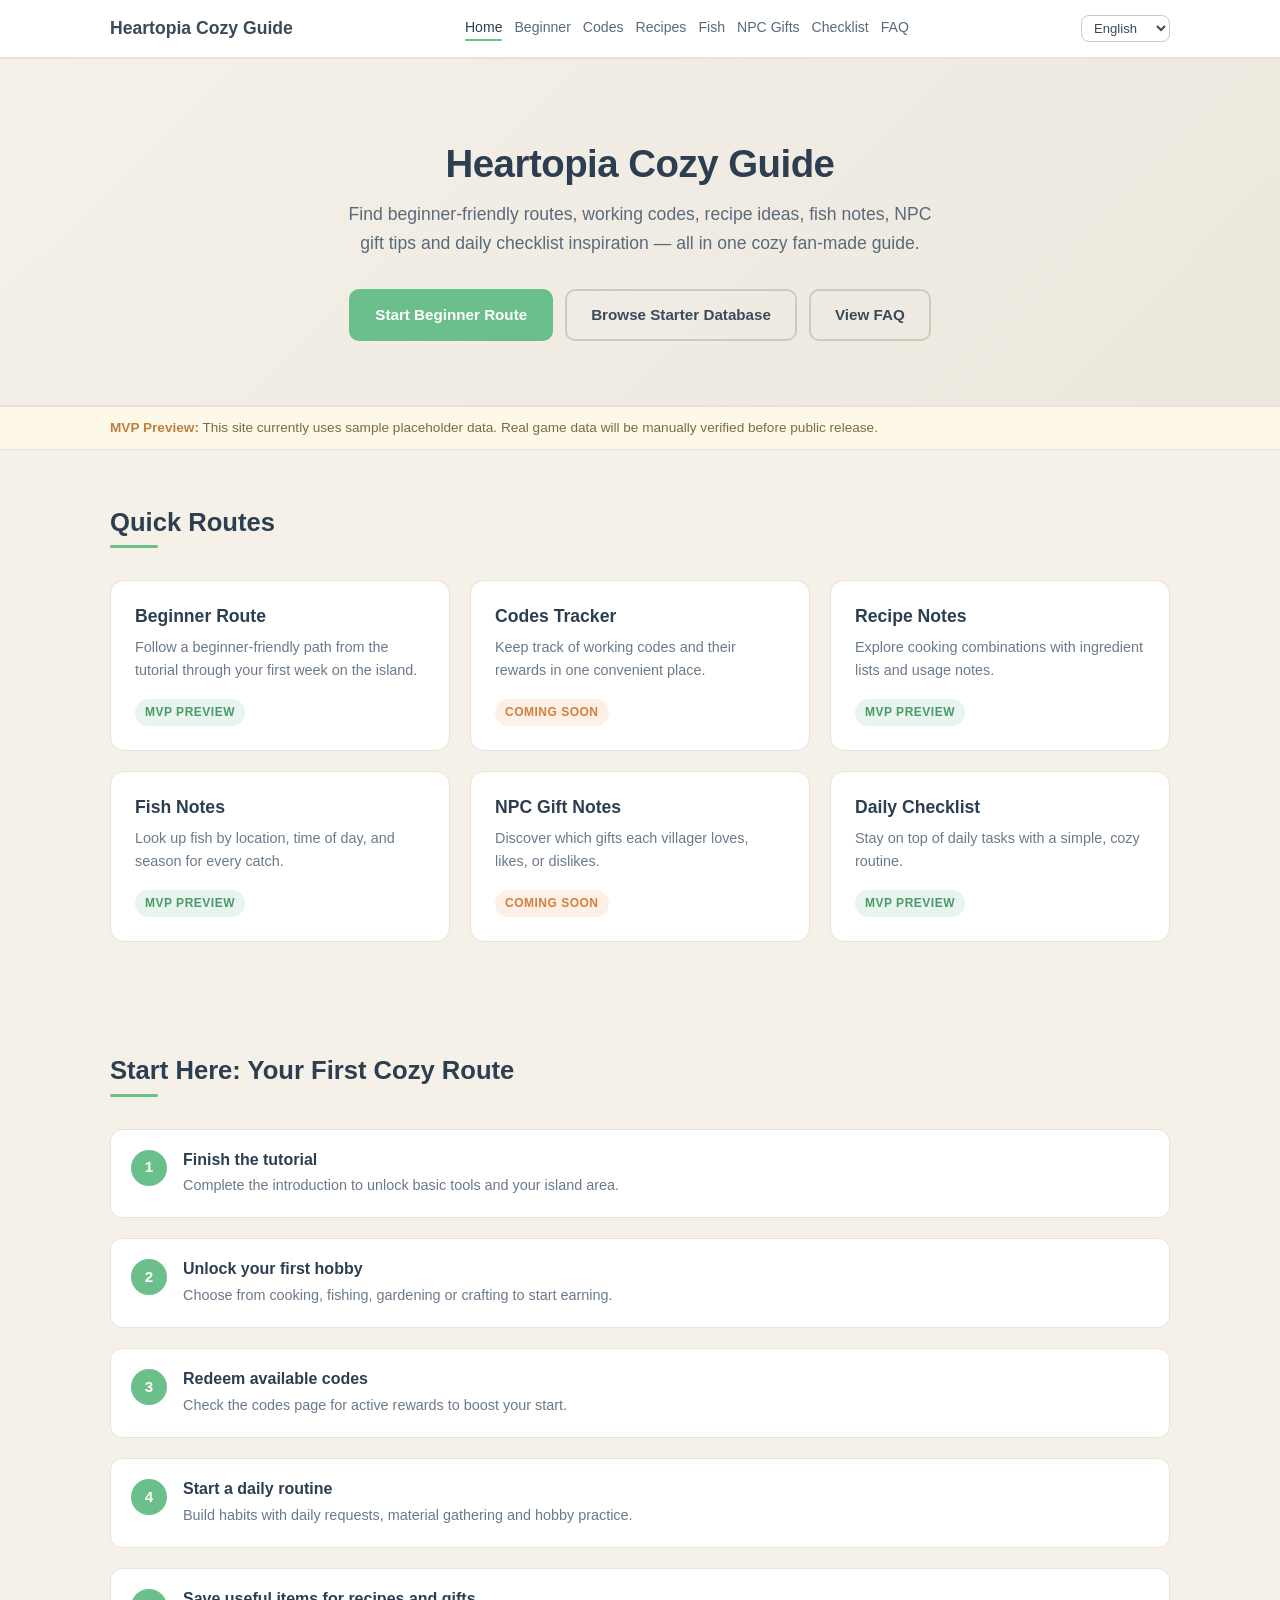
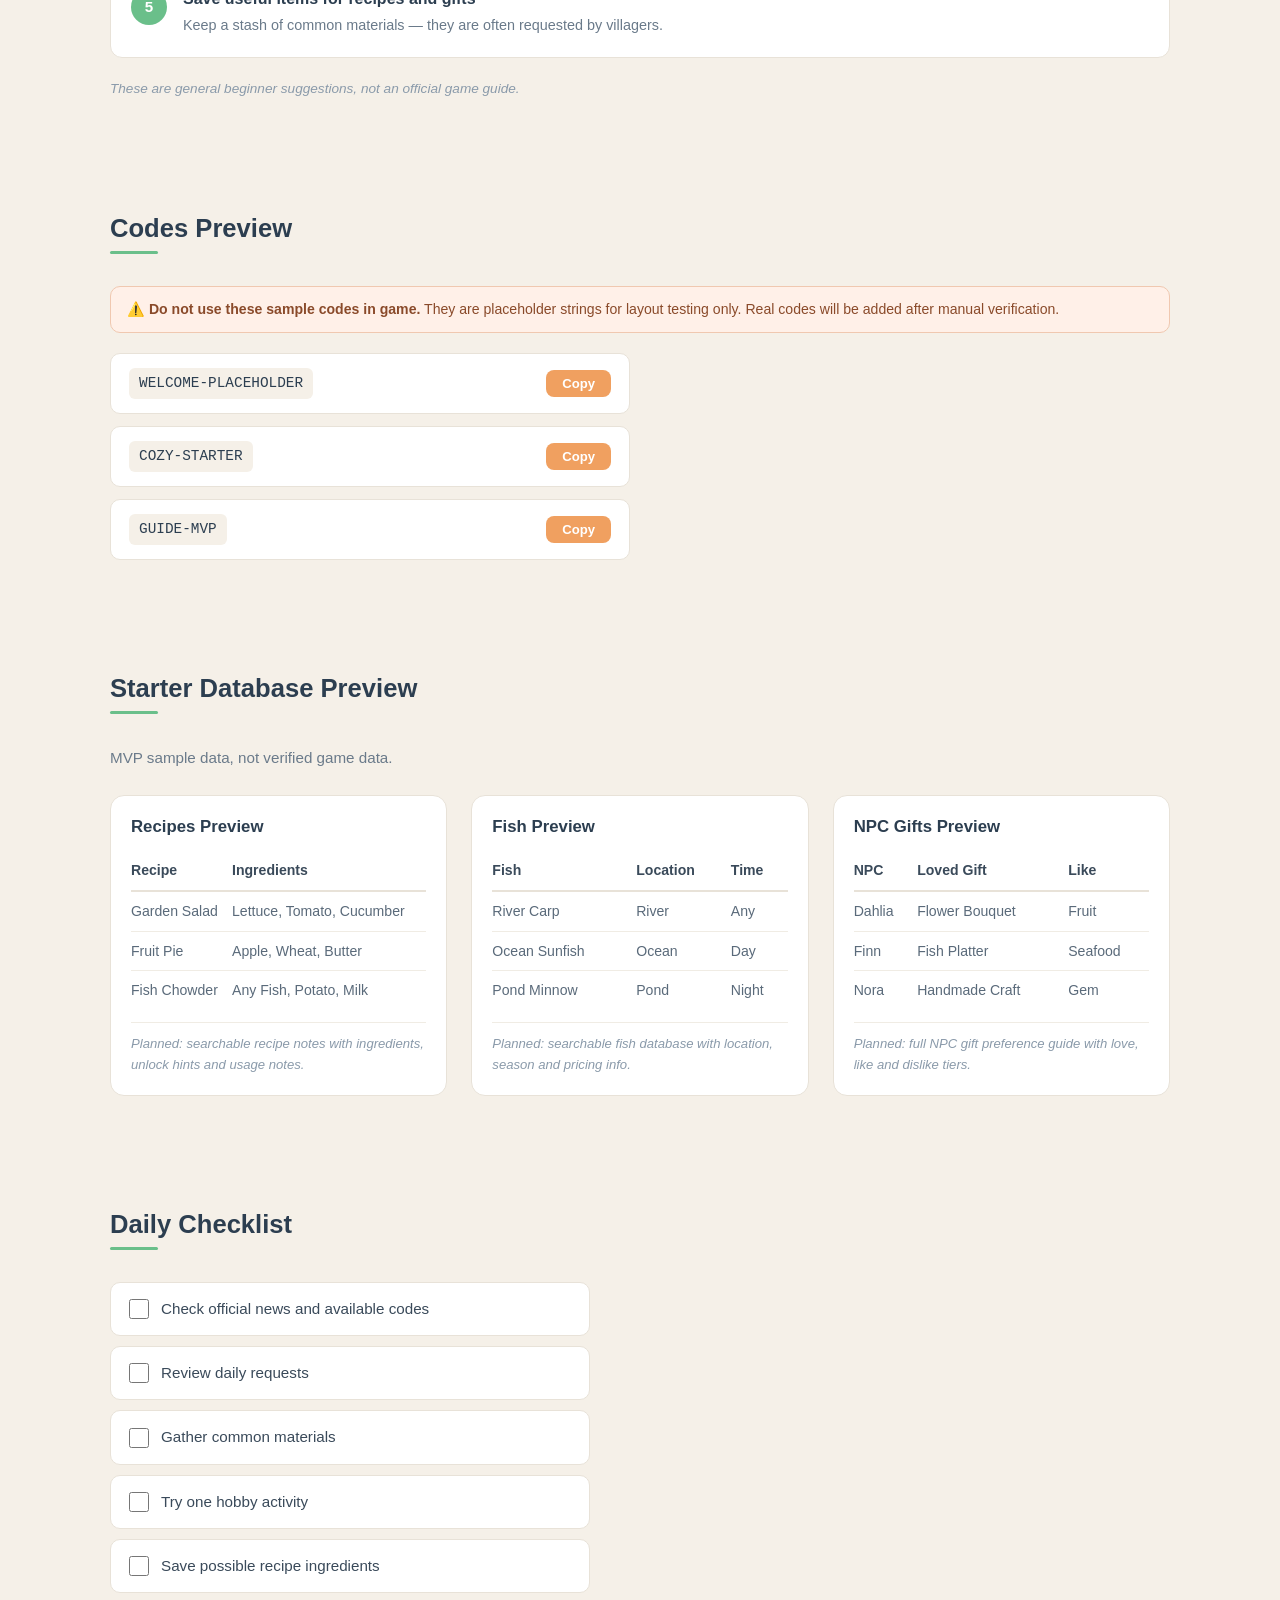
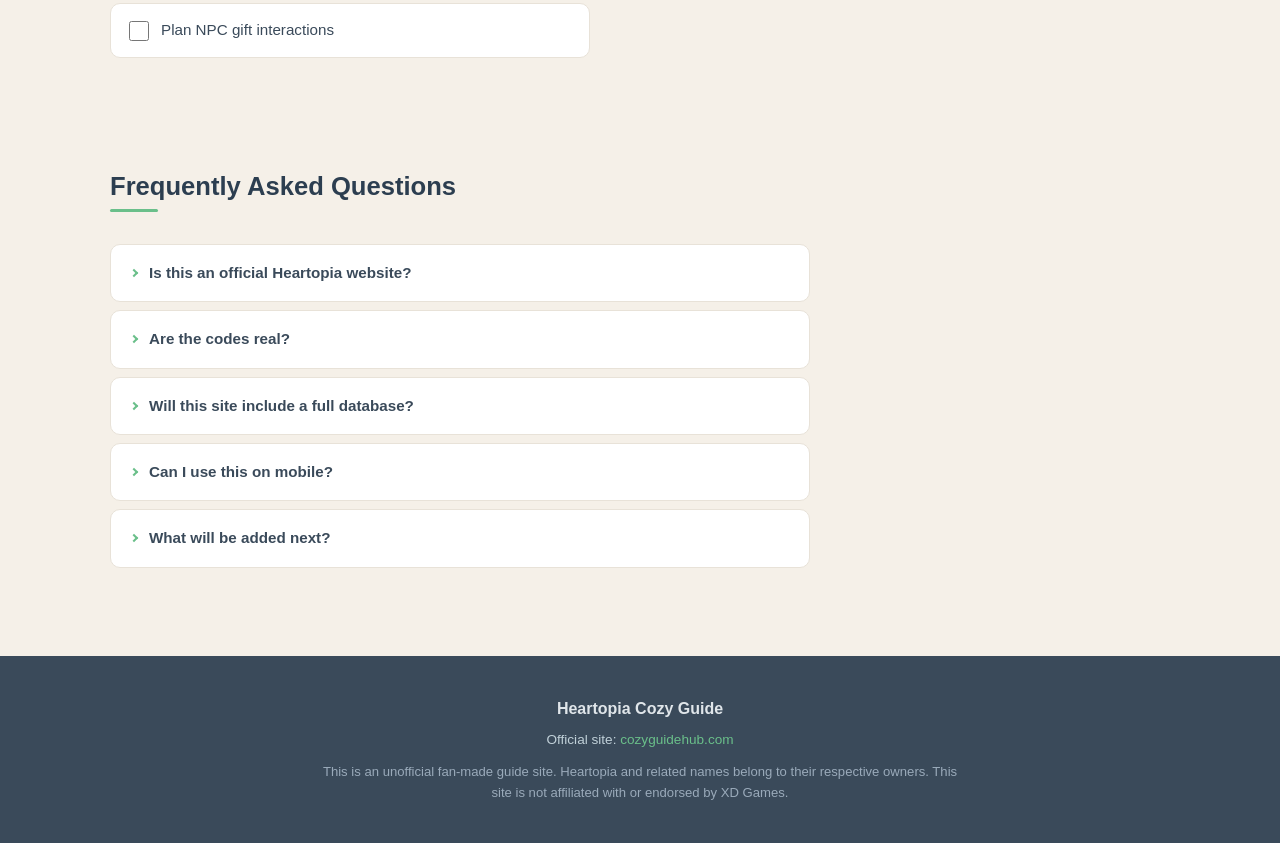
==== commit 8ae24e50: "chore: update site identity and meta descriptions" ====
--- a/index.html
+++ b/index.html
@@ -3,7 +3,8 @@
 <head>
   <meta charset="UTF-8">
   <meta name="viewport" content="width=device-width, initial-scale=1.0">
-  <title>Heartopia Cozy Guide &mdash; Unofficial Fan Guide</title>
+  <title>Heartopia Cozy Guide | Cozy Guide Hub</title>
+  <meta name="description" content="A fan-made cozy game guide hub starting with Heartopia routes, notes, checklist ideas, and placeholder database previews.">
   <link rel="stylesheet" href="styles.css">
 </head>
 <body>
@@ -18,7 +19,7 @@
         <a href="codes.html">Codes</a>
         <a href="recipes.html">Recipes</a>
         <a href="fish.html">Fish</a>
-        <a href="npc-gifts.html">NPC Gifts</a>
+        <a href="npc-gifts.html"><span class="nav-full">NPC Gifts</span><span class="nav-short">NPC</span></a>
         <a href="checklist.html">Checklist</a>
         <a href="index.html#faq">FAQ</a>
       </nav>
@@ -173,6 +174,7 @@
         <!-- Recipes -->
         <div class="db-block">
           <h3>Recipes Preview</h3>
+          <div class="table-wrap">
           <table>
             <thead>
               <tr><th>Recipe</th><th>Ingredients</th></tr>
@@ -183,12 +185,14 @@
               <tr><td>Fish Chowder</td><td>Any Fish, Potato, Milk</td></tr>
             </tbody>
           </table>
+          </div>
           <p class="db-note">Planned: searchable recipe notes with ingredients, unlock hints and usage notes.</p>
         </div>
 
         <!-- Fish -->
         <div class="db-block">
           <h3>Fish Preview</h3>
+          <div class="table-wrap">
           <table>
             <thead>
               <tr><th>Fish</th><th>Location</th><th>Time</th></tr>
@@ -199,12 +203,14 @@
               <tr><td>Pond Minnow</td><td>Pond</td><td>Night</td></tr>
             </tbody>
           </table>
+          </div>
           <p class="db-note">Planned: searchable fish database with location, season and pricing info.</p>
         </div>
 
         <!-- NPC Gifts -->
         <div class="db-block">
           <h3>NPC Gifts Preview</h3>
+          <div class="table-wrap">
           <table>
             <thead>
               <tr><th>NPC</th><th>Loved Gift</th><th>Like</th></tr>
@@ -215,6 +221,7 @@
               <tr><td>Nora</td><td>Handmade Craft</td><td>Gem</td></tr>
             </tbody>
           </table>
+          </div>
           <p class="db-note">Planned: full NPC gift preference guide with love, like and dislike tiers.</p>
         </div>
 
@@ -282,6 +289,7 @@
   <footer class="site-footer">
     <div class="container footer-inner">
       <p class="footer-brand">Heartopia Cozy Guide</p>
+      <p class="footer-site">Official site: <a href="https://cozyguidehub.com">cozyguidehub.com</a></p>
       <p class="footer-disclaimer">This is an unofficial fan-made guide site. Heartopia and related names belong to their respective owners. This site is not affiliated with or endorsed by XD Games.</p>
     </div>
   </footer>
--- a/styles.css
+++ b/styles.css
@@ -119,6 +119,7 @@
   color: #5A6A7A;
   padding: 4px 0;
   position: relative;
+  white-space: nowrap;
 }
 
 .main-nav a::after {
@@ -143,6 +144,9 @@
   width: 100%;
   background: #6ABF8A;
 }
+
+.nav-full { display: inline; }
+.nav-short { display: none; }
 
 /* ---------- Hero ---------- */
 .hero {
@@ -908,7 +912,22 @@
   font-size: 1rem;
   font-weight: 700;
   color: #E0E6EA;
-  margin-bottom: 12px;
+  margin-bottom: 8px;
+}
+
+.footer-site {
+  font-size: 0.85rem;
+  margin-bottom: 10px;
+  color: #C0D0D8;
+}
+
+.footer-site a {
+  color: #6ABF8A;
+  text-decoration: none;
+}
+
+.footer-site a:hover {
+  text-decoration: underline;
 }
 
 .footer-disclaimer {
@@ -921,6 +940,50 @@
 
 /* ---------- Responsive ---------- */
 @media (max-width: 640px) {
+  .header-inner {
+    flex-direction: row;
+    flex-wrap: wrap;
+    align-items: center;
+  }
+
+  .nav-full { display: none; }
+  .nav-short { display: inline; }
+
+  .main-nav {
+    order: 3;
+    width: 100%;
+    overflow-x: auto;
+    -webkit-overflow-scrolling: touch;
+    flex-wrap: nowrap;
+    gap: 4px;
+    padding: 6px 0;
+    -ms-overflow-style: none;
+    scrollbar-width: none;
+  }
+
+  .main-nav::-webkit-scrollbar {
+    display: none;
+  }
+
+  .main-nav a {
+    white-space: nowrap;
+    flex-shrink: 0;
+    padding: 0.35rem 0.5rem;
+  }
+
+  .main-nav a.nav-active {
+    background: rgba(106, 191, 138, 0.14);
+    border-radius: 999px;
+  }
+
+  .main-nav a.nav-active::after {
+    display: none;
+  }
+
+  .language-wrapper {
+    margin-left: auto;
+  }
+
   .hero {
     padding: 48px 0 40px;
   }
@@ -959,11 +1022,6 @@
   .db-grid {
     grid-template-columns: 1fr;
   }
-
-  .header-inner {
-    flex-direction: column;
-    align-items: flex-start;
-  }
 }
 
 @media (min-width: 641px) and (max-width: 900px) {
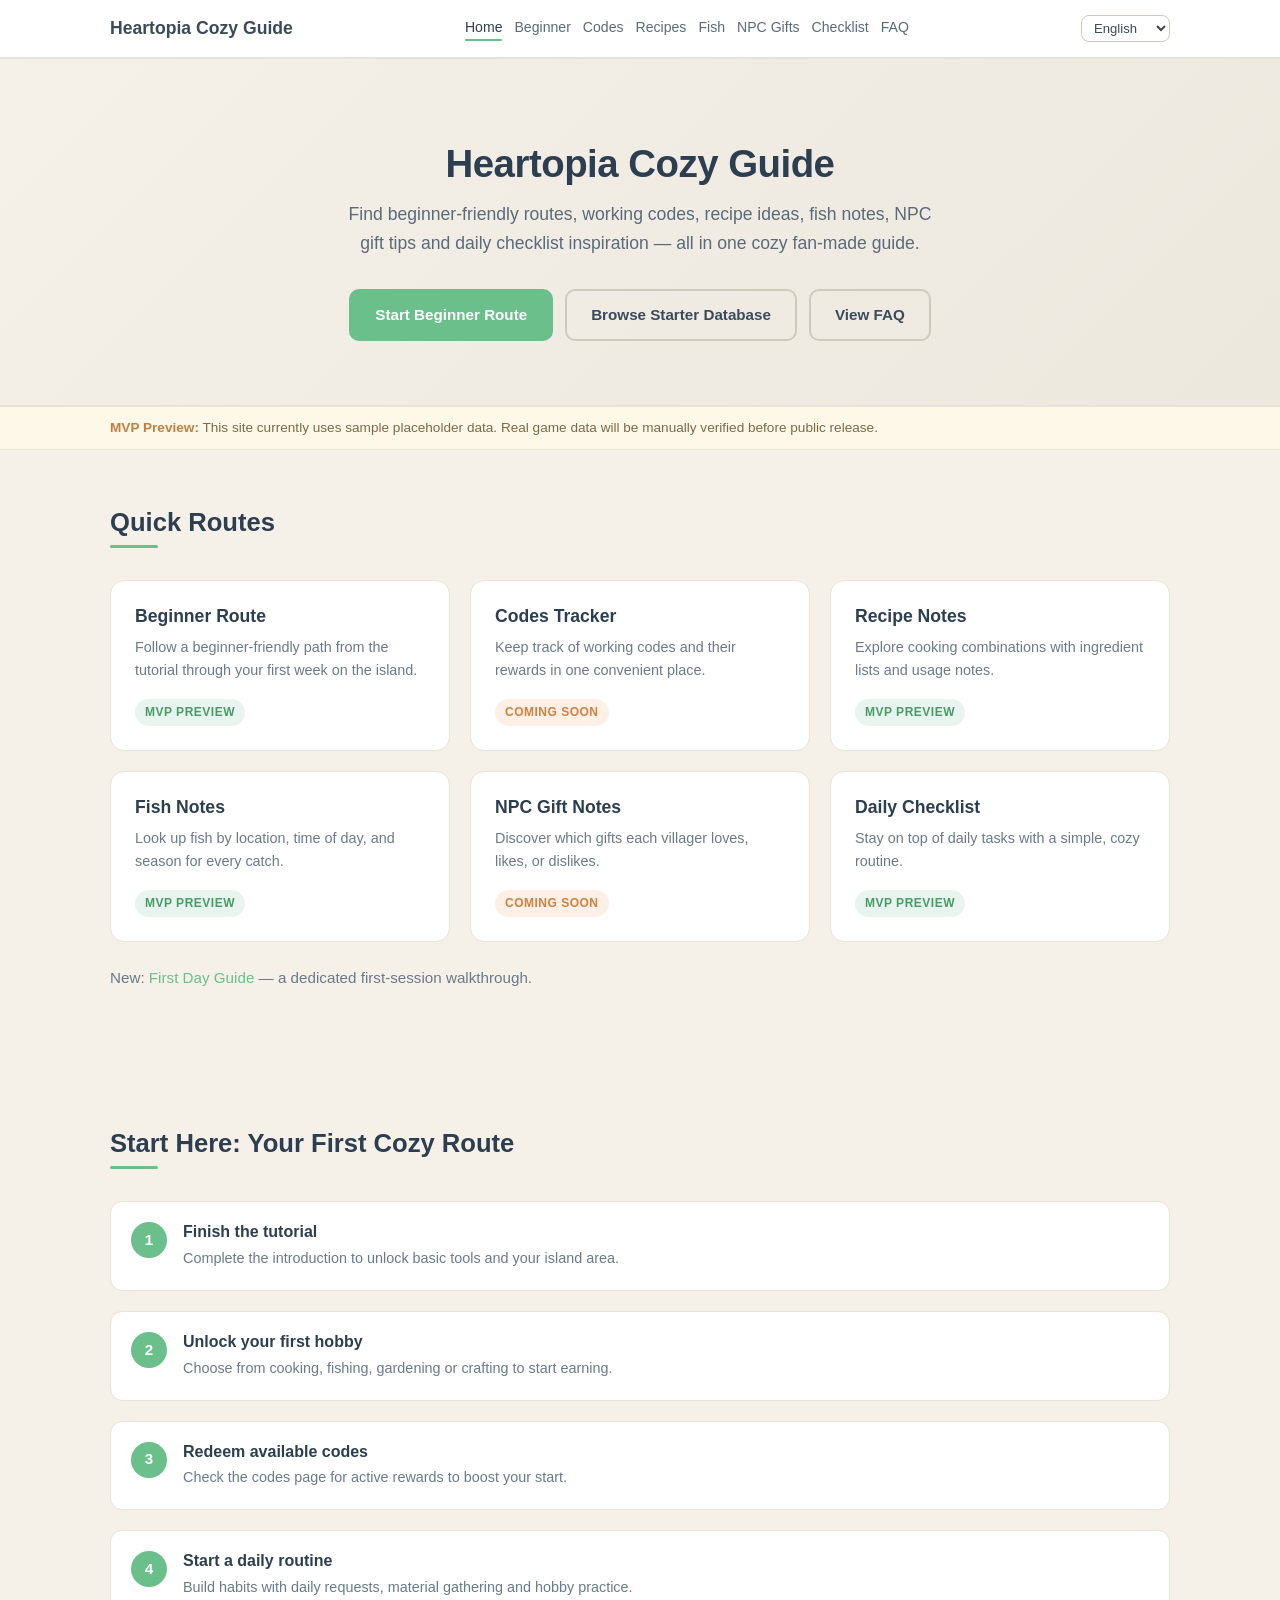
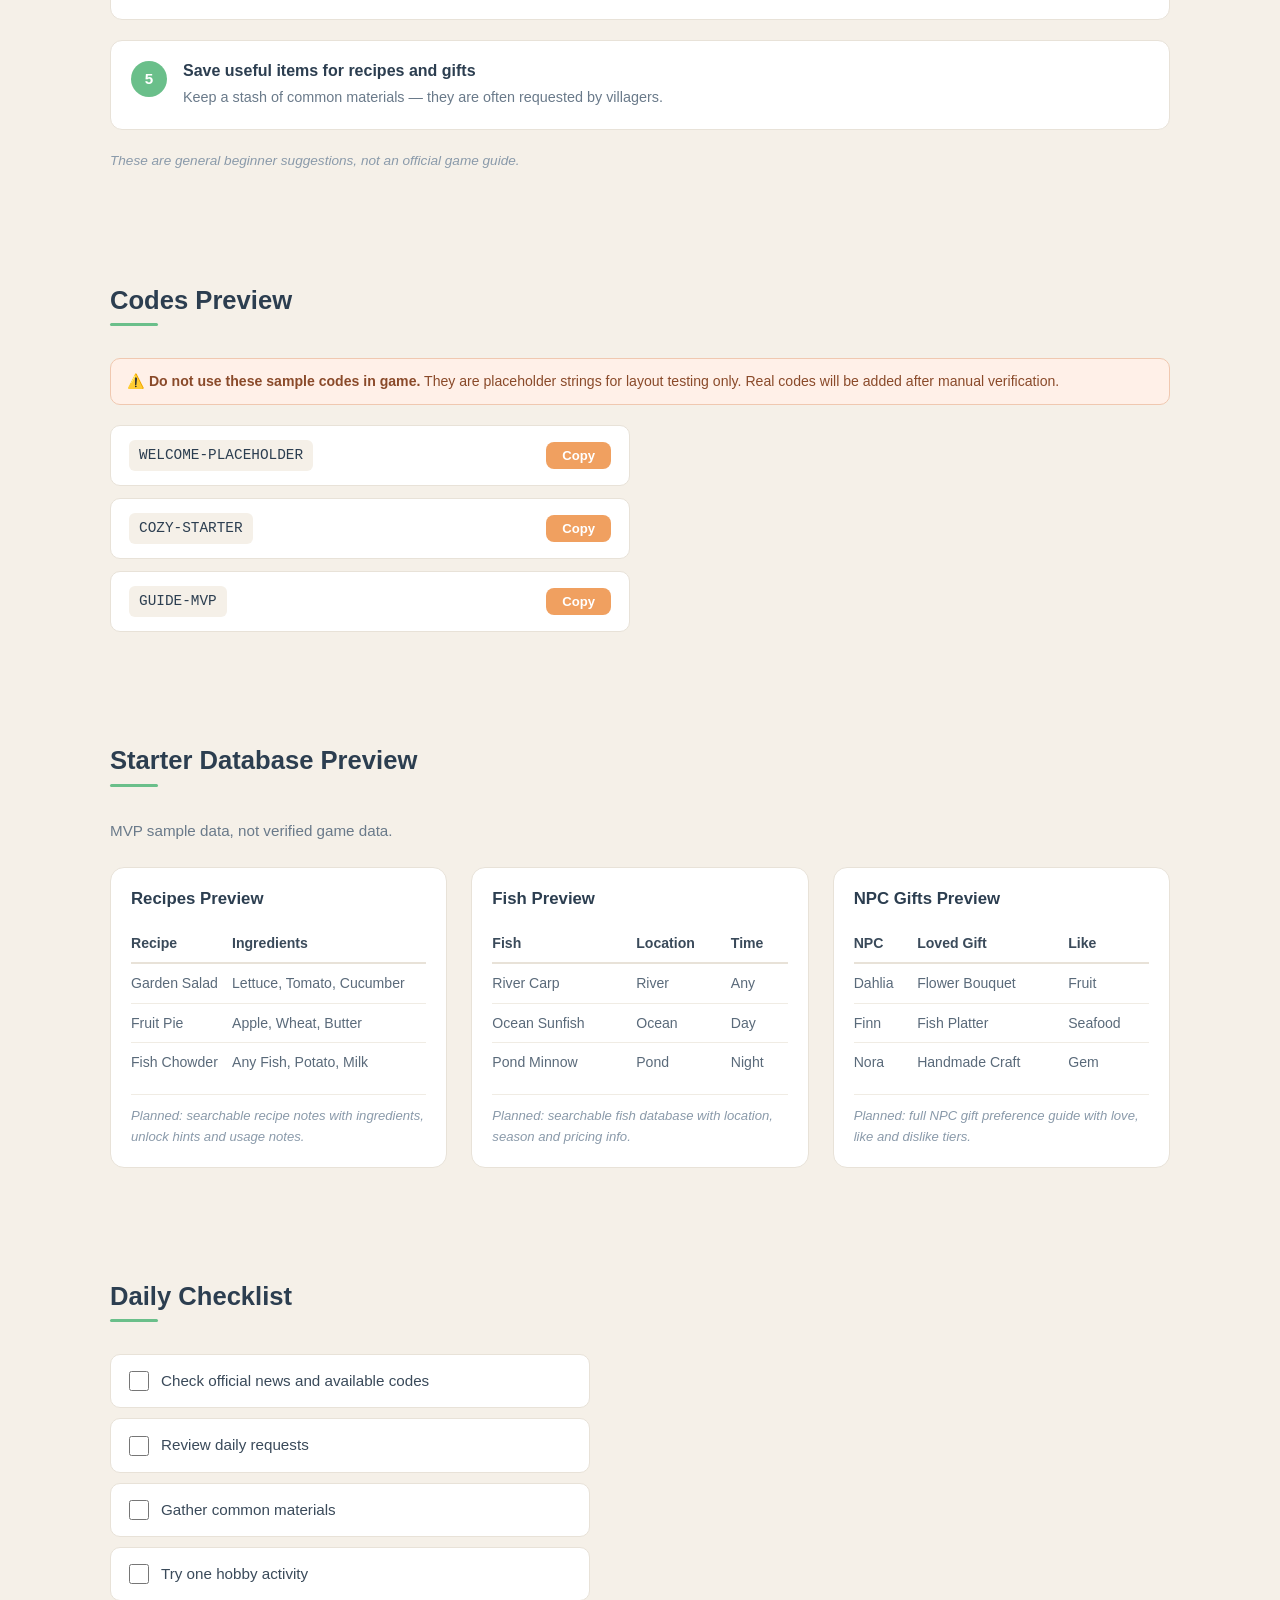
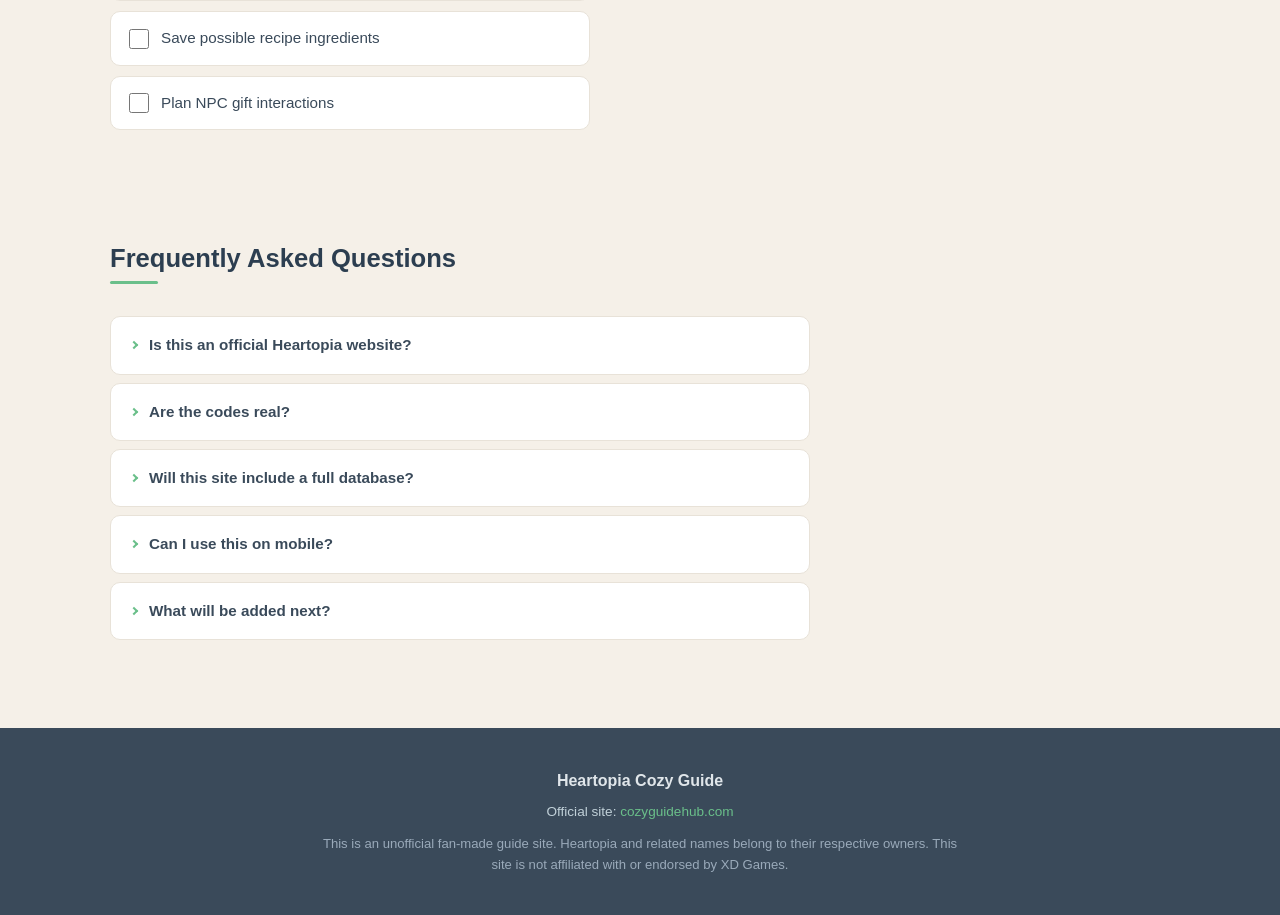
==== commit 57fcfee7: "content: add first day guide page" ====
--- a/index.html
+++ b/index.html
@@ -5,6 +5,14 @@
   <meta name="viewport" content="width=device-width, initial-scale=1.0">
   <title>Heartopia Cozy Guide | Cozy Guide Hub</title>
   <meta name="description" content="A fan-made cozy game guide hub starting with Heartopia routes, notes, checklist ideas, and placeholder database previews.">
+  <meta property="og:type" content="website">
+  <meta property="og:site_name" content="Cozy Guide Hub">
+  <meta property="og:title" content="Heartopia Cozy Guide | Cozy Guide Hub">
+  <meta property="og:description" content="A fan-made cozy game guide hub starting with Heartopia routes, notes, checklist ideas, and placeholder database previews.">
+  <meta property="og:url" content="https://cozyguidehub.com/">
+  <meta name="twitter:card" content="summary">
+  <meta name="twitter:title" content="Heartopia Cozy Guide | Cozy Guide Hub">
+  <meta name="twitter:description" content="A fan-made cozy game guide hub starting with Heartopia routes, notes, checklist ideas, and placeholder database previews.">
   <link rel="stylesheet" href="styles.css">
 </head>
 <body>
@@ -92,6 +100,7 @@
           <span class="tag tag-preview">MVP Preview</span>
         </div>
       </div>
+      <p class="section-subtitle" style="margin-top: 24px">New: <a href="first-day-guide.html">First Day Guide</a> &mdash; a dedicated first-session walkthrough.</p>
     </div>
   </section>
 
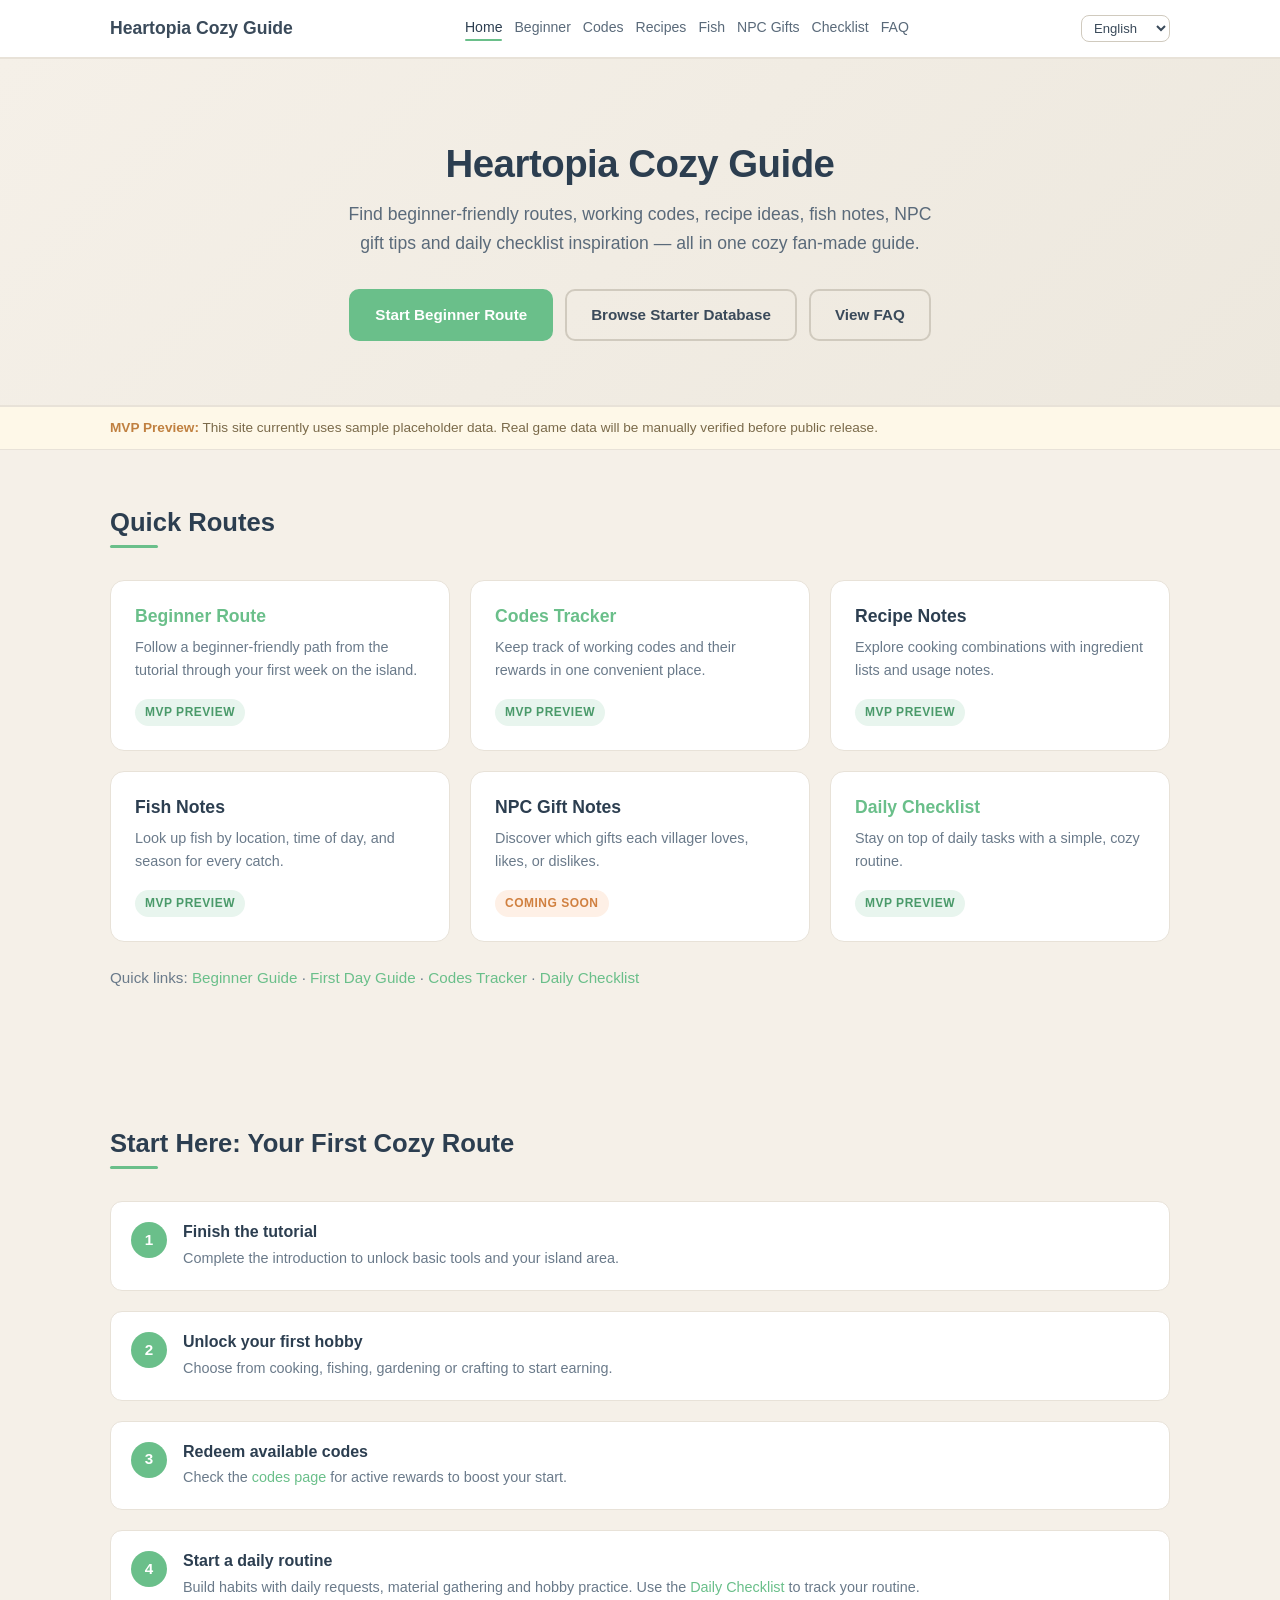
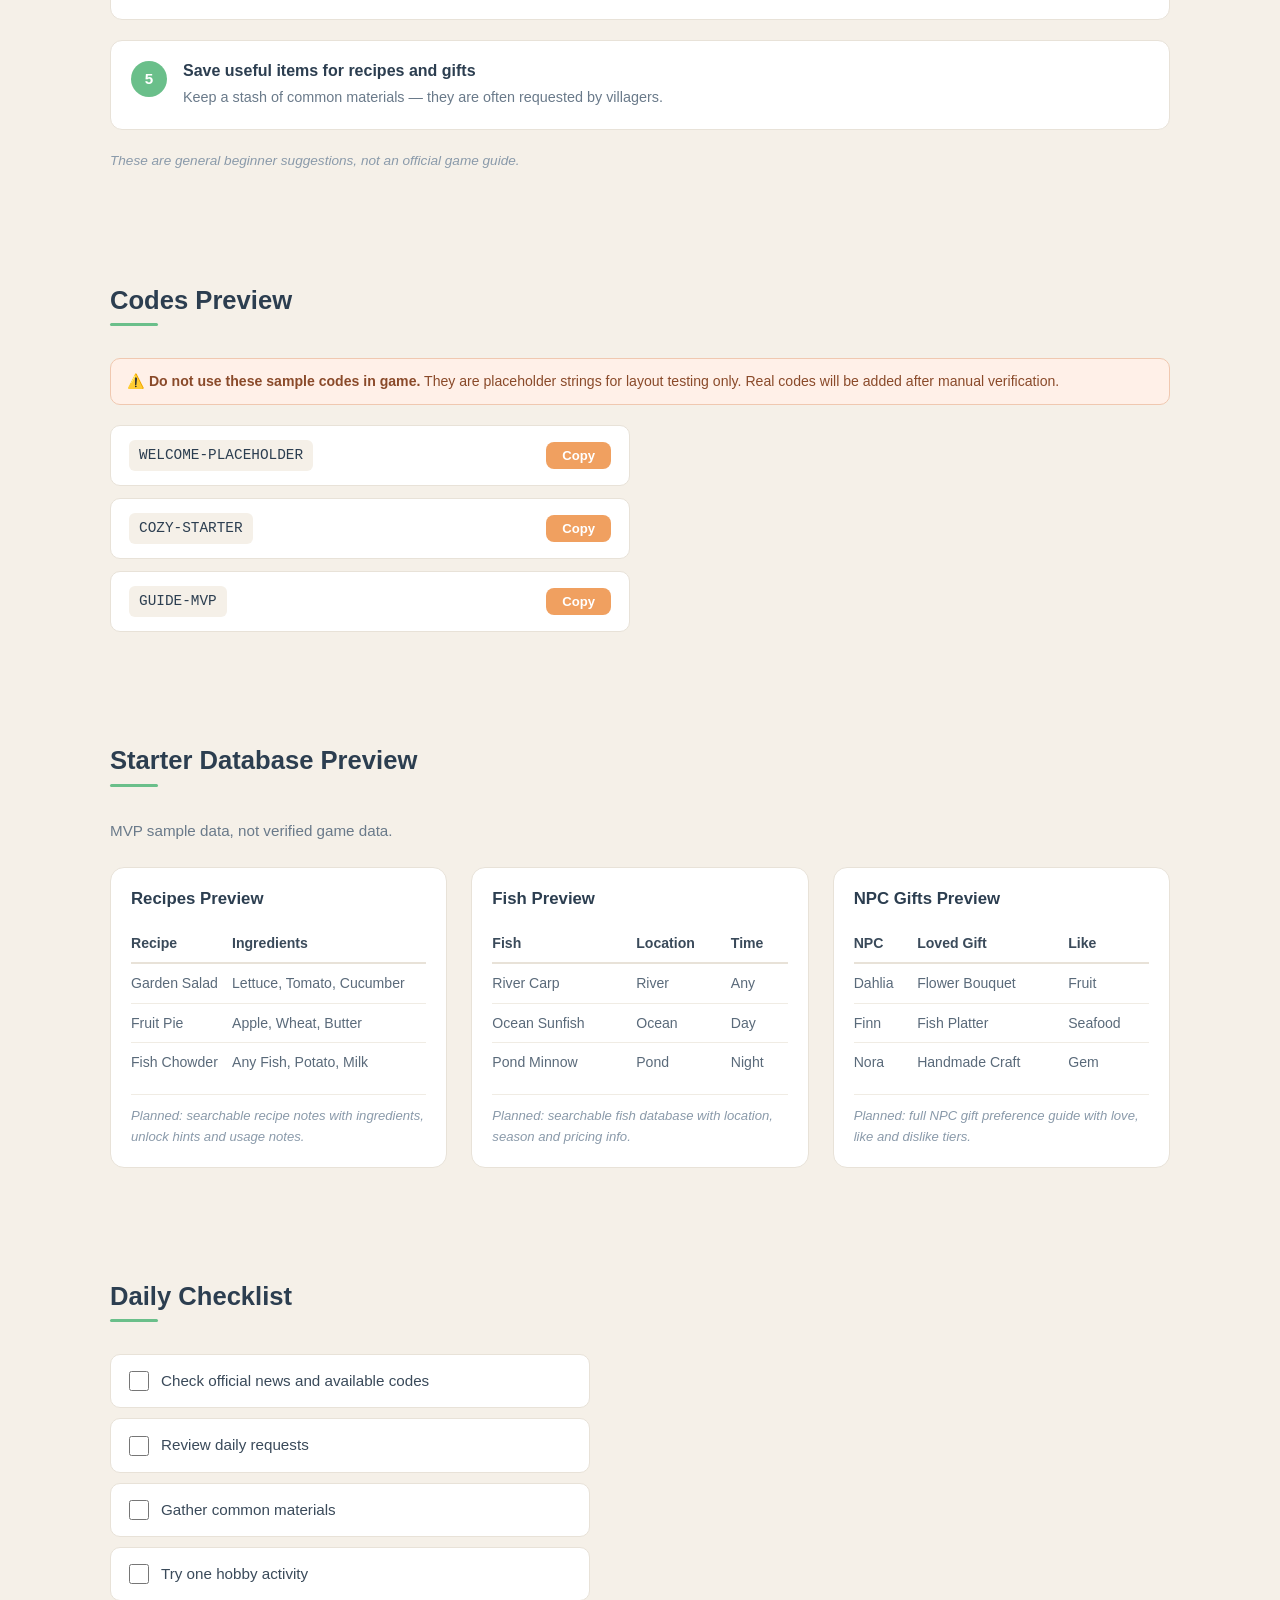
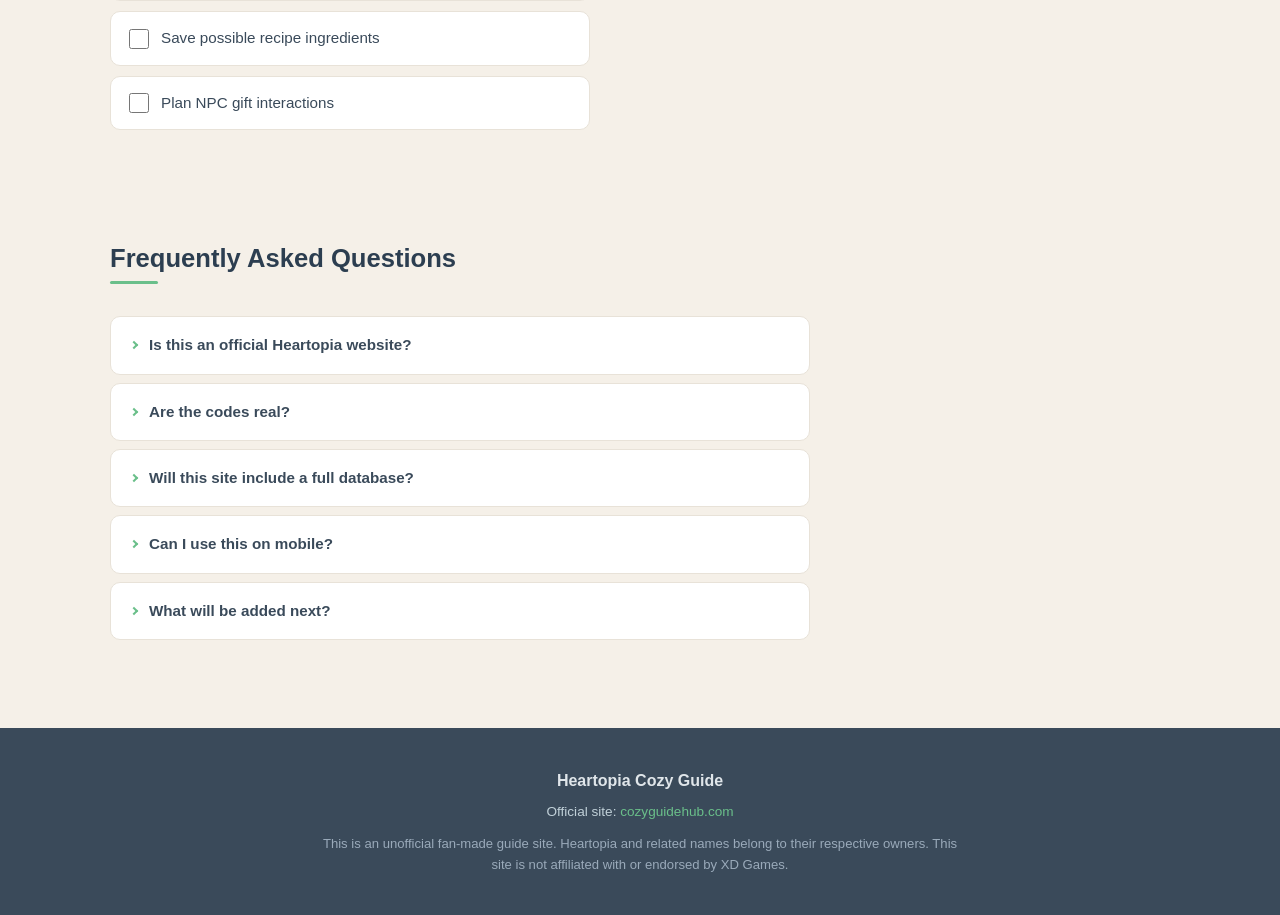
==== commit fa72bcb4: "content: update p0 internal links" ====
--- a/index.html
+++ b/index.html
@@ -50,8 +50,8 @@
       <h1>Heartopia Cozy Guide</h1>
       <p class="hero-subtitle">Find beginner-friendly routes, working codes, recipe ideas, fish notes, NPC gift tips and daily checklist inspiration — all in one cozy fan-made guide.</p>
       <div class="hero-actions">
-        <a href="#" class="btn btn-primary">Start Beginner Route</a>
-        <a href="#" class="btn btn-secondary">Browse Starter Database</a>
+        <a href="beginner-guide.html" class="btn btn-primary">Start Beginner Route</a>
+        <a href="first-day-guide.html" class="btn btn-secondary">Browse Starter Database</a>
         <a href="index.html#faq" class="btn btn-secondary">View FAQ</a>
       </div>
     </div>
@@ -70,14 +70,14 @@
       <h2 class="section-title">Quick Routes</h2>
       <div class="cards-grid">
         <div class="card">
-          <h3>Beginner Route</h3>
+          <h3><a href="beginner-guide.html">Beginner Route</a></h3>
           <p>Follow a beginner-friendly path from the tutorial through your first week on the island.</p>
           <span class="tag tag-preview">MVP Preview</span>
         </div>
         <div class="card">
-          <h3>Codes Tracker</h3>
+          <h3><a href="codes.html">Codes Tracker</a></h3>
           <p>Keep track of working codes and their rewards in one convenient place.</p>
-          <span class="tag tag-coming">Coming Soon</span>
+          <span class="tag tag-preview">MVP Preview</span>
         </div>
         <div class="card">
           <h3>Recipe Notes</h3>
@@ -95,12 +95,12 @@
           <span class="tag tag-coming">Coming Soon</span>
         </div>
         <div class="card">
-          <h3>Daily Checklist</h3>
+          <h3><a href="checklist.html">Daily Checklist</a></h3>
           <p>Stay on top of daily tasks with a simple, cozy routine.</p>
           <span class="tag tag-preview">MVP Preview</span>
         </div>
       </div>
-      <p class="section-subtitle" style="margin-top: 24px">New: <a href="first-day-guide.html">First Day Guide</a> &mdash; a dedicated first-session walkthrough.</p>
+      <p class="section-subtitle" style="margin-top: 24px">Quick links: <a href="beginner-guide.html">Beginner Guide</a> &middot; <a href="first-day-guide.html">First Day Guide</a> &middot; <a href="codes.html">Codes Tracker</a> &middot; <a href="checklist.html">Daily Checklist</a></p>
     </div>
   </section>
 
@@ -127,14 +127,14 @@
           <span class="step-num">3</span>
           <div class="step-body">
             <h3>Redeem available codes</h3>
-            <p>Check the codes page for active rewards to boost your start.</p>
+            <p>Check the <a href="codes.html">codes page</a> for active rewards to boost your start.</p>
           </div>
         </div>
         <div class="step">
           <span class="step-num">4</span>
           <div class="step-body">
             <h3>Start a daily routine</h3>
-            <p>Build habits with daily requests, material gathering and hobby practice.</p>
+            <p>Build habits with daily requests, material gathering and hobby practice. Use the <a href="checklist.html">Daily Checklist</a> to track your routine.</p>
           </div>
         </div>
         <div class="step">
